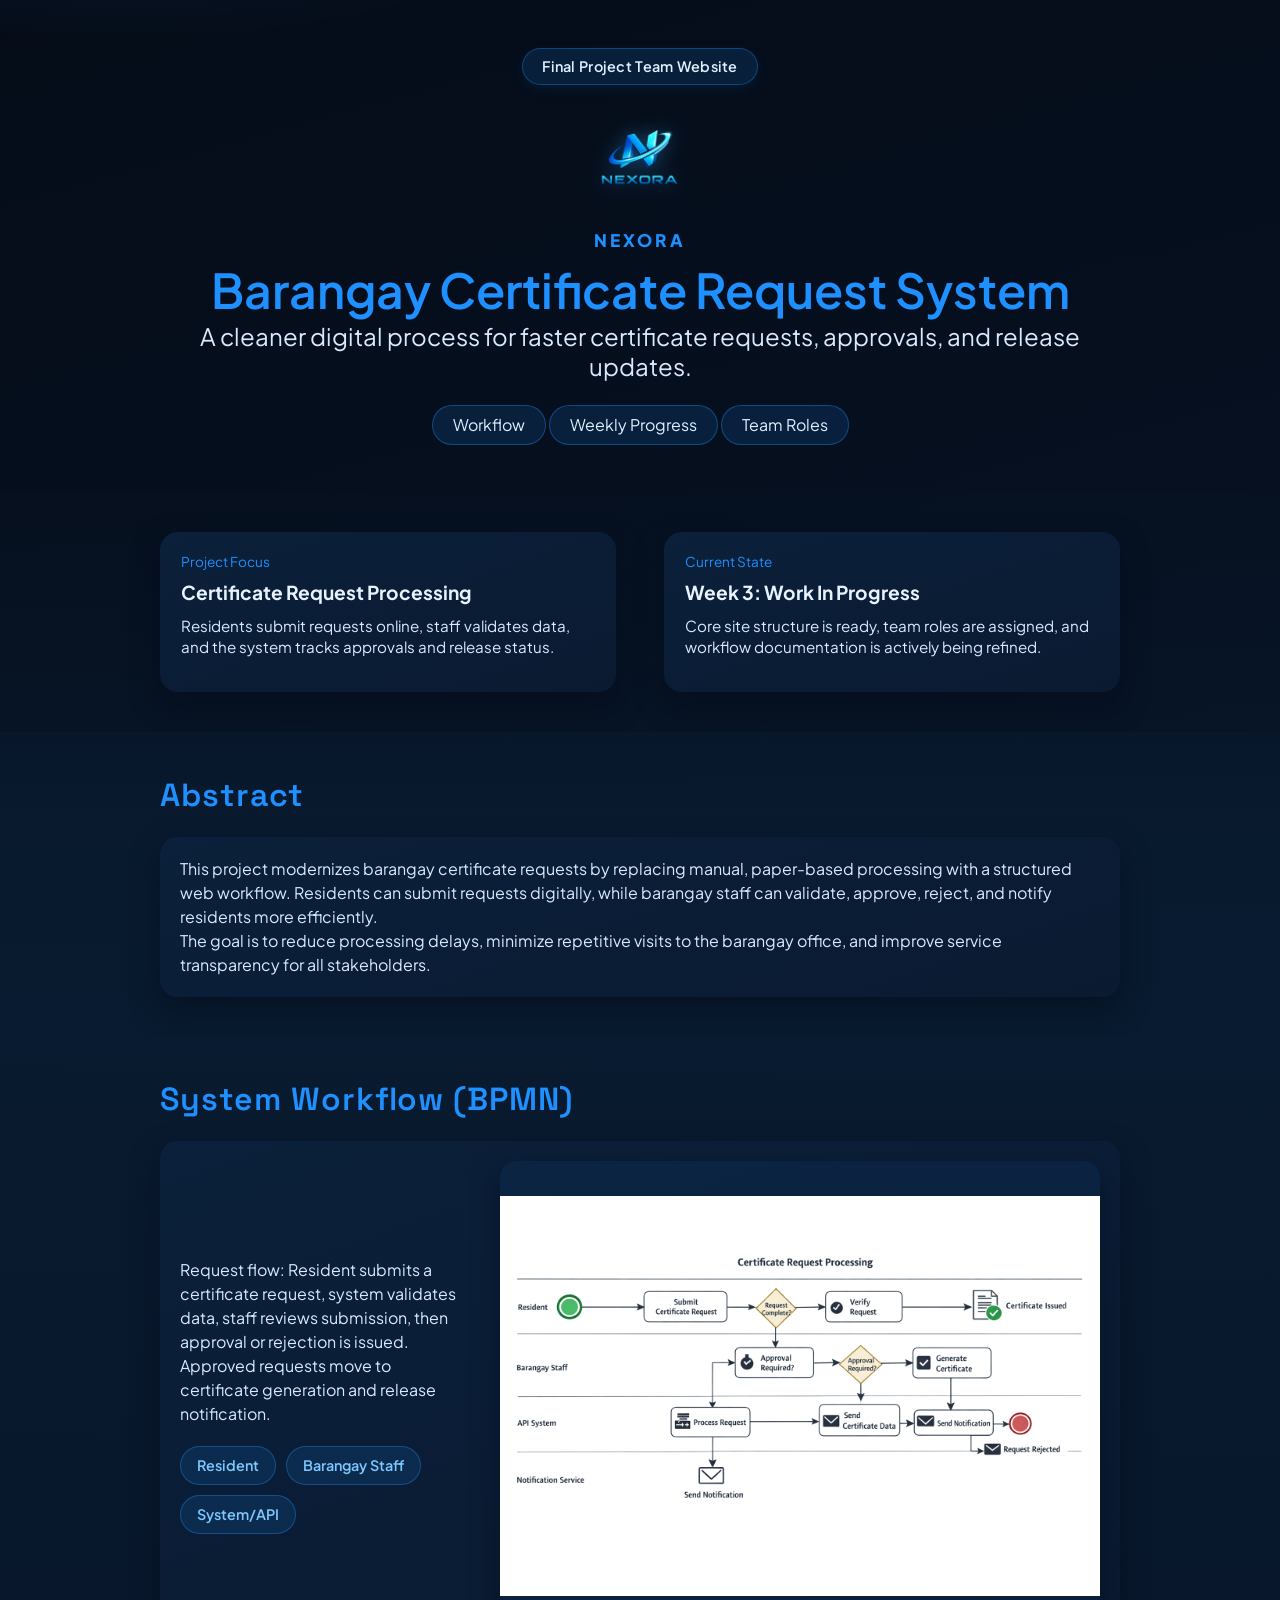
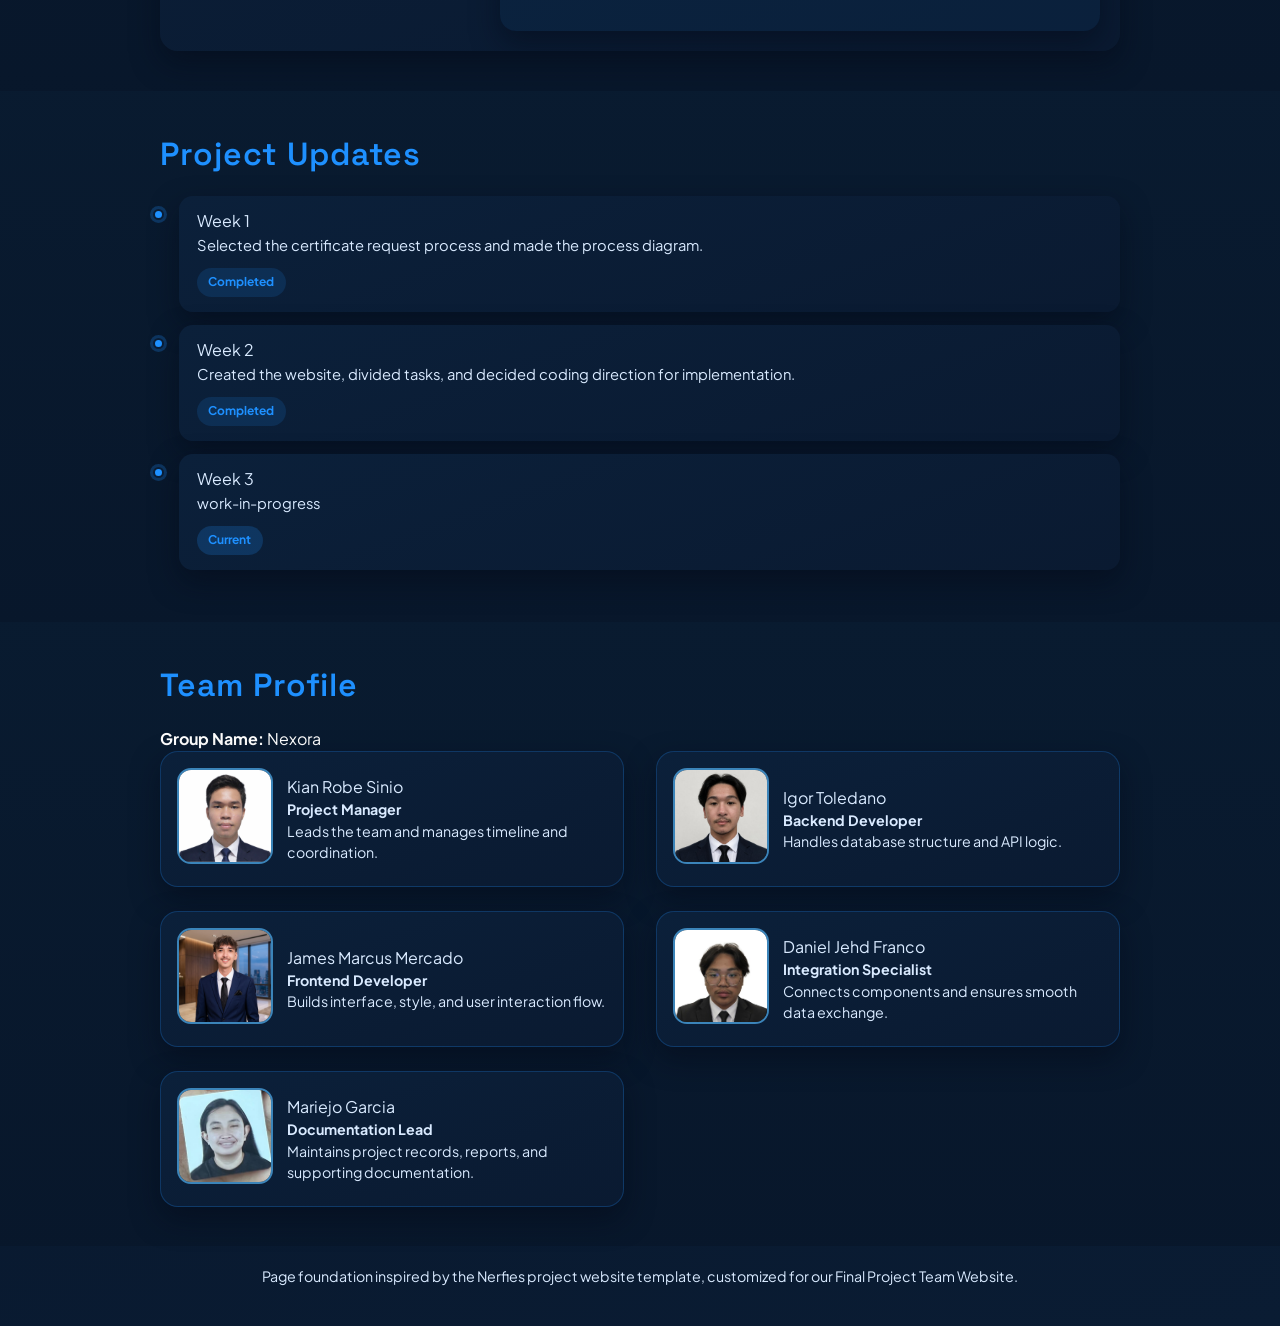
==== index.html @ 3c7a5c41 "picture pic" ====
<!DOCTYPE html>
<html>
<head>
  <meta charset="utf-8">
  <meta name="viewport" content="width=device-width, initial-scale=1">
  <title>Barangay Certificate Request System</title>

  <link rel="preconnect" href="https://fonts.googleapis.com">
  <link rel="preconnect" href="https://fonts.gstatic.com" crossorigin>
  <link href="https://fonts.googleapis.com/css2?family=Space+Grotesk:wght@400;500;700&family=Plus+Jakarta+Sans:wght@400;600;700;800&display=swap" rel="stylesheet">
  <link rel="stylesheet" href="static/css/bulma.min.css">
  <link rel="stylesheet" href="static/css/fontawesome.all.min.css">
  <link rel="stylesheet" href="static/css/index.css">
  <style>
    /* Eye-friendly dark theme using #1E90FF as accent */
    body {
      color: #d9eaff !important;
      background:
        radial-gradient(900px 420px at 10% -8%, rgba(30, 144, 255, 0.22), transparent 65%),
        radial-gradient(760px 360px at 92% -8%, rgba(30, 144, 255, 0.16), transparent 68%),
        linear-gradient(165deg, #050c18 0%, #07152a 55%, #0a1c33 100%) !important;
    }

    .noise-overlay,
    .bg-grid {
      opacity: 0.18 !important;
      background-image:
        linear-gradient(to right, rgba(30, 144, 255, 0.07) 1px, transparent 1px),
        linear-gradient(to bottom, rgba(30, 144, 255, 0.07) 1px, transparent 1px) !important;
    }

    .publication-title,
    .section-title,
    .brand-name,
    .panel-kicker,
    .member-role,
    .label-chip {
      color: #1E90FF !important;
    }

    .publication-subtitle,
    .group-label,
    .update-card h3,
    .update-card p,
    .member-card h3,
    .member-card p,
    .content-card p,
    .footer-note p,
    .author-block a {
      color: #d9eaff !important;
    }

    .label-chip,
    .action-btn,
    .actor-chips span,
    .state-pill,
    .publication-links .button {
      color: #dff0ff !important;
      border-color: rgba(30, 144, 255, 0.36) !important;
      background: rgba(30, 144, 255, 0.14) !important;
    }

    .label-chip {
      display: inline-flex !important;
      align-items: center;
      justify-content: center;
      width: auto !important;
      max-width: fit-content;
      padding: 0.45rem 1.2rem !important;
      border: 1px solid rgba(30, 144, 255, 0.35) !important;
      border-radius: 999px !important;
      font-size: 0.9rem;
      font-weight: 600;
      letter-spacing: 0.02em;
      line-height: 1.4;
      box-shadow: 0 4px 12px rgba(30, 144, 255, 0.1);
      margin: 0 auto 0.8rem !important;
    }

    .hero-shell,
    .content-card,
    .panel-card,
    .member-card,
    .update-card,
    .diagram-box,
    .box {
      border-color: rgba(30, 144, 255, 0.24) !important;
      background: linear-gradient(160deg, #0b203a, #0a1a31) !important;
      box-shadow: 0 12px 28px rgba(3, 10, 24, 0.5) !important;
      border-radius: 18px !important;
      overflow: hidden !important;
      background-clip: padding-box;
    }

    .panel-card {
      padding: 1.2rem 1.3rem !important;
      min-height: 160px;
      display: flex;
      flex-direction: column;
      justify-content: flex-start;
    }

    .panel-card p:first-of-type {
      margin-bottom: 0.5rem;
      font-size: 0.85rem;
      color: #6eb3e0;
    }

    .panel-card h3 {
      margin: 0 0 0.6rem 0 !important;
      font-size: 1.2rem;
      line-height: 1.3;
    }

    .panel-card p:last-child {
      margin: 0;
      font-size: 0.95rem;
      line-height: 1.4;
    }

    .update-card {
      padding: 0.95rem 1.1rem !important;
      border-radius: 14px !important;
    }

    .update-card h3 {
      margin: 0 0 0.35rem 0 !important;
      font-size: 1rem;
      line-height: 1.2;
    }

    .update-card p {
      margin: 0 0 0.45rem 0 !important;
      font-size: 0.92rem;
      line-height: 1.35;
    }

    .state-pill {
      display: inline-block;
      font-size: 0.75rem;
      font-weight: 700;
      padding: 0.35rem 0.72rem;
      border-radius: 999px;
      margin-top: 0.3rem;
    }

    .timeline-wrap {
      border-left-color: rgba(30, 144, 255, 0.5) !important;
      max-width: 100%;
      padding-left: 1.2rem;
    }

    .update-row {
      position: relative;
      margin-bottom: 0.8rem;
      padding-left: 0;
    }

    .dot {
      position: absolute;
      left: -1.65rem;
      top: 0.8rem;
      width: 11px;
      height: 11px;
      border-radius: 50%;
      border: 2px solid #0a1d35;
    }

    .dot,
    .update-row.active .dot {
      background: #1E90FF !important;
      border-color: #0a1d35 !important;
      box-shadow: 0 0 0 3px rgba(30, 144, 255, 0.24) !important;
    }

    .group-label,
    .group-label strong {
      color: #ffffff !important;
    }

    html {
      background: #050c18;
    }

    .section,
    .teaser,
    #overview,
    #workflow,
    #updates,
    #team {
      position: relative;
      background: transparent !important;
      background-image: none !important;
    }

    .teaser {
      background:
        linear-gradient(180deg, rgba(7, 21, 38, 0.18) 0%, rgba(7, 21, 38, 0.82) 100%) !important;
    }

    #overview {
      background:
        linear-gradient(180deg, rgba(8, 24, 44, 0.86) 0%, rgba(9, 27, 48, 0.92) 32%, rgba(9, 27, 48, 0.96) 100%) !important;
    }

    #workflow,
    #updates,
    #team {
      background:
        linear-gradient(180deg, rgba(9, 27, 48, 0.96) 0%, rgba(8, 23, 43, 0.96) 100%) !important;
    }

    .panel-card h3 {
      color: #e8f2ff !important;
      font-weight: 700 !important;
    }

    .actor-chips {
      display: flex;
      flex-wrap: wrap;
      gap: 0.6rem;
      margin-top: 1.2rem;
    }

    .actor-chips span {
      display: inline-block;
      padding: 0.5rem 1rem;
      background: rgba(30, 144, 255, 0.12) !important;
      border: 1px solid rgba(30, 144, 255, 0.35) !important;
      border-radius: 20px;
      color: #7ec8ff !important;
      font-size: 0.9rem;
      font-weight: 600;
      white-space: nowrap;
    }

    .diagram-box {
      display: flex;
      align-items: center;
      justify-content: center;
      border-radius: 16px !important;
      overflow: hidden !important;
      background: rgba(30, 144, 255, 0.05) !important;
      min-height: 470px;
      width: 100%;
      margin: 0;
    }

    .bpmn-image {
      max-width: 100%;
      max-height: 100%;
      object-fit: contain;
    }

    #workflow .columns {
      align-items: center !important;
    }

    #workflow .column.is-4 {
      display: flex;
      flex-direction: column;
      justify-content: flex-start;
    }

    #workflow .column.is-8 {
      display: flex;
      align-items: center;
      justify-content: center;
    }
  </style>
</head>

<body>
<div class="noise-overlay" aria-hidden="true"></div>

<section class="hero publication-header">
  <div class="hero-body">
    <div class="container is-max-desktop has-text-centered">
      <p class="label-chip">Final Project Team Website</p>
      <figure class="brand-logo-wrap" style="width: 124px; margin: 0.1rem auto 0.3rem;">
        <img src="static/images/nexora.png" alt="Nexora group logo" class="brand-logo" style="width: 100%; height: auto; display: block;">
      </figure>
      <p class="brand-name" style="font-size: 1.08rem; font-weight: 900; letter-spacing: 0.18em;">NEXORA</p>
      <h1 class="title is-1 publication-title">Barangay Certificate Request System</h1>
      <h2 class="subtitle is-4 publication-subtitle">A cleaner digital process for faster certificate requests, approvals, and release updates.</h2>

      <div class="publication-links">
        <a class="button is-normal is-rounded action-btn" href="#workflow">
          <span>Workflow</span>
        </a>
        <a class="button is-normal is-rounded action-btn" href="#updates">
          <span>Weekly Progress</span>
        </a>
        <a class="button is-normal is-rounded action-btn" href="#team">
          <span>Team Roles</span>
        </a>
      </div>
    </div>
  </div>
</section>

<section class="section teaser">
  <div class="container is-max-desktop">
    <div class="columns is-variable is-6 teaser-panels">
      <div class="column">
        <article class="panel-card">
          <p class="panel-kicker">Project Focus</p>
          <h3>Certificate Request Processing</h3>
          <p>
            Residents submit requests online, staff validates data, and the system tracks approvals and release status.
          </p>
        </article>
      </div>
      <div class="column">
        <article class="panel-card">
          <p class="panel-kicker">Current State</p>
          <h3>Week 3: Work In Progress</h3>
          <p>
            Core site structure is ready, team roles are assigned, and workflow documentation is actively being refined.
          </p>
        </article>
      </div>
    </div>
  </div>
</section>

<section class="section" id="overview">
  <div class="container is-max-desktop">
    <h2 class="title is-3 section-title">Abstract</h2>
    <div class="box content-card">
      <p>
        This project modernizes barangay certificate requests by replacing manual, paper-based processing with a structured web workflow.
        Residents can submit requests digitally, while barangay staff can validate, approve, reject, and notify residents more efficiently.
      </p>
      <p>
        The goal is to reduce processing delays, minimize repetitive visits to the barangay office, and improve service transparency for all stakeholders.
      </p>
    </div>
  </div>
</section>

<section class="section" id="workflow">
  <div class="container is-max-desktop">
    <h2 class="title is-3 section-title">System Workflow (BPMN)</h2>
    <div class="box content-card">
      <div class="columns is-variable is-5 is-vcentered">
        <div class="column is-4">
          <p>
            Request flow: Resident submits a certificate request, system validates data, staff reviews submission, then approval or rejection is issued.
            Approved requests move to certificate generation and release notification.
          </p>
          <div class="actor-chips">
            <span>Resident</span>
            <span>Barangay Staff</span>
            <span>System/API</span>
          </div>
        </div>
        <div class="column is-8">
          <figure class="diagram-box">
            <img src="static/images/bpmn.png" alt="Nexora BPMN workflow diagram" class="bpmn-image">
          </figure>
        </div>
      </div>
    </div>
  </div>
</section>

<section class="section" id="updates">
  <div class="container is-max-desktop">
    <h2 class="title is-3 section-title">Project Updates</h2>
    <div class="timeline-wrap">
      <article class="update-row done">
        <div class="dot"></div>
        <div class="update-card">
          <h3>Week 1</h3>
          <p>Selected the certificate request process and made the process diagram.</p>
          <span class="state-pill done">Completed</span>
        </div>
      </article>

      <article class="update-row done">
        <div class="dot"></div>
        <div class="update-card">
          <h3>Week 2</h3>
          <p>Created the website, divided tasks, and decided coding direction for implementation.</p>
          <span class="state-pill done">Completed</span>
        </div>
      </article>

      <article class="update-row active">
        <div class="dot"></div>
        <div class="update-card">
          <h3>Week 3</h3>
          <p>work-in-progress</p>
          <span class="state-pill active">Current</span>
        </div>
      </article>
    </div>
  </div>
</section>

<section class="section" id="team">
  <div class="container is-max-desktop">
    <h2 class="title is-3 section-title">Team Profile</h2>
    <p class="group-label"><strong>Group Name:</strong> Nexora</p>
    <div class="columns is-multiline is-variable is-4">
      <div class="column is-12-mobile is-6-tablet">
        <article class="member-card member-featured">
          <figure class="member-photo-wrap">
            <img src="static/images/member1.png" alt="Member 1 profile photo" class="member-photo">
          </figure>
          <div>
            <h3>Kian Robe Sinio</h3>
            <p class="member-role">Project Manager</p>
            <p>Leads the team and manages timeline and coordination.</p>
          </div>
        </article>
      </div>
      <div class="column is-12-mobile is-6-tablet">
        <article class="member-card member-featured">
          <figure class="member-photo-wrap">
            <img src="static/images/1bcd0225-2c98-46c9-99a8-713fd25d624d.jpg" alt="Igor Toledano profile photo" class="member-photo">
          </figure>
          <div>
            <h3>Igor Toledano</h3>
            <p class="member-role">Backend Developer</p>
            <p>Handles database structure and API logic.</p>
          </div>
        </article>
      </div>
      <div class="column is-12-mobile is-6-tablet">
        <article class="member-card member-featured">
          <figure class="member-photo-wrap">
            <img src="static/images/jameskinuha.png" alt="James Marcus Mercado profile photo" class="member-photo">
          </figure>
          <div>
            <h3>James Marcus Mercado</h3>
            <p class="member-role">Frontend Developer</p>
            <p>Builds interface, style, and user interaction flow.</p>
          </div>
        </article>
      </div>
      <div class="column is-12-mobile is-6-tablet">
        <article class="member-card member-featured">
          <figure class="member-photo-wrap">
            <img src="static/images/jehd.jpg" alt="Daniel Jehd Franco profile photo" class="member-photo">
          </figure>
          <div>
            <h3>Daniel Jehd Franco</h3>
            <p class="member-role">Integration Specialist</p>
            <p>Connects components and ensures smooth data exchange.</p>
          </div>
        </article>
      </div>
      <div class="column is-12-mobile is-6-tablet">
        <article class="member-card member-featured">
          <figure class="member-photo-wrap">
            <img src="static/images/jorge.jpg" alt="Mariejo Garcia profile photo" class="member-photo">
          </figure>
          <div>
            <h3>Mariejo Garcia</h3>
            <p class="member-role">Documentation Lead</p>
            <p>Maintains project records, reports, and supporting documentation.</p>
          </div>
        </article>
      </div>
    </div>
  </div>
</section>

<section class="section footer-note">
  <div class="container is-max-desktop">
    <p>
      Page foundation inspired by the Nerfies project website template, customized for our Final Project Team Website.
    </p>
  </div>
</section>

</body>
</html>
---- static/css/index.css ----
:root {
  --bg-0: #01060e;
  --bg-1: #03152a;
  --panel: #0a213b;
  --line: #316892;
  --text: #e8f8ff;
  --text-soft: #9bbdd7;
  --cyan: #39d8ff;
  --blue: #2a79ff;
}

* {
  box-sizing: border-box;
}

html,
body {
  margin: 0;
  padding: 0;
}

body {
  font-family: "Plus Jakarta Sans", "Segoe UI", sans-serif;
  color: var(--text);
  background:
    radial-gradient(1100px 500px at 9% -10%, rgba(40, 120, 255, 0.3), transparent 62%),
    radial-gradient(860px 420px at 92% 0%, rgba(57, 220, 255, 0.22), transparent 62%),
    linear-gradient(160deg, var(--bg-0) 0%, #010a16 45%, var(--bg-1) 100%);
}

.bg-grid {
  position: fixed;
  inset: 0;
  z-index: -1;
  pointer-events: none;
  opacity: 0.2;
  background-image:
    linear-gradient(to right, rgba(110, 200, 255, 0.08) 1px, transparent 1px),
    linear-gradient(to bottom, rgba(110, 200, 255, 0.08) 1px, transparent 1px);
  background-size: 40px 40px;
}

.site-header {
  position: sticky;
  top: 0;
  z-index: 25;
  backdrop-filter: blur(8px);
  border-bottom: 1px solid rgba(67, 132, 183, 0.35);
  background: linear-gradient(90deg, rgba(1, 9, 18, 0.88), rgba(4, 22, 40, 0.88));
}

.header-row {
  display: flex;
  justify-content: space-between;
  align-items: center;
  gap: 0.9rem;
  padding: 0.68rem 1.2rem;
}

.mini-brand {
  display: inline-flex;
  align-items: center;
  gap: 0.5rem;
  color: #ddf3ff;
  text-decoration: none;
  font-family: "Space Grotesk", "Segoe UI", sans-serif;
  font-size: 0.9rem;
  letter-spacing: 0.12em;
  font-weight: 700;
}

.mini-brand-logo {
  width: 22px;
  height: 22px;
  object-fit: contain;
  filter: drop-shadow(0 0 8px rgba(65, 186, 255, 0.4));
}

.header-nav {
  display: flex;
  flex-wrap: wrap;
  gap: 0.35rem;
}

.header-nav a {
  text-decoration: none;
  color: #c4e8ff;
  font-size: 0.82rem;
  padding: 0.34rem 0.66rem;
  border-radius: 999px;
  border: 1px solid rgba(58, 131, 186, 0.2);
  transition: all 0.18s ease;
}

.header-nav a:hover {
  color: #f2fcff;
  border-color: rgba(79, 171, 232, 0.5);
  background: rgba(34, 117, 180, 0.22);
}

.section {
  padding: 2.45rem 1.5rem;
}

.hero-section {
  padding-top: 3rem;
}

.hero-card {
  border: 1px solid rgba(61, 126, 178, 0.42);
  border-radius: 22px;
  padding: 1.45rem 1.3rem 1.65rem;
  background: linear-gradient(165deg, rgba(9, 30, 54, 0.9), rgba(6, 21, 39, 0.92));
  box-shadow: 0 20px 40px rgba(0, 7, 18, 0.44);
}

.hero-brand {
  margin: 0 0 0.28rem;
  color: #d6f1ff;
  letter-spacing: 0.18em;
  font-weight: 700;
  font-size: 0.74rem;
}

.hero-kicker {
  margin: 0;
  font-size: 0.75rem;
  letter-spacing: 0.1em;
  text-transform: uppercase;
  color: #7fd9ff;
  font-weight: 700;
}

.hero-title {
  margin: 0.5rem 0 0;
  font-family: "Space Grotesk", "Segoe UI", sans-serif;
  font-size: clamp(1.8rem, 4vw, 3rem);
  line-height: 1.05;
  background: linear-gradient(180deg, #f8fdff 16%, #9bd6ff 78%);
  -webkit-background-clip: text;
  background-clip: text;
  color: transparent;
}

.hero-subtitle {
  margin: 0.72rem auto 1.05rem;
  color: var(--text-soft);
  font-size: 0.98rem;
  max-width: 44rem;
}

.hero-actions {
  display: flex;
  justify-content: center;
  flex-wrap: wrap;
  gap: 0.56rem;
}

.hero-actions a {
  text-decoration: none;
  color: #d6f0ff;
  font-weight: 700;
  font-size: 0.84rem;
  padding: 0.44rem 0.82rem;
  border-radius: 999px;
  border: 1px solid #3875a5;
  background: linear-gradient(140deg, rgba(19, 78, 128, 0.52), rgba(20, 58, 98, 0.38));
  transition: transform 0.2s ease, border-color 0.2s ease;
}

/* Current hero logo classes used by index.html */
.brand-logo-wrap {
  width: clamp(40px, 5.2vw, 52px);
  margin: 0.15rem auto 0.35rem;
}

.brand-logo {
  width: 100%;
  height: auto;
  display: block;
  object-fit: contain;
  filter: drop-shadow(0 0 10px rgba(52, 177, 255, 0.38));
}

.brand-name {
  margin: 0 0 0.6rem;
  font-size: 0.95rem;
  font-weight: 800;
  letter-spacing: 0.16em;
  color: #d8f2ff;;
}

.hero-actions a:hover {
  transform: translateY(-1px);
  border-color: #52b7ee;
}

.info-section {
  padding-top: 0.7rem;
}

.info-grid {
  display: grid;
  grid-template-columns: repeat(3, minmax(0, 1fr));
  gap: 0.78rem;
}

.info-card {
  border: 1px solid var(--line);
  border-radius: 14px;
  background: linear-gradient(170deg, rgba(10, 35, 61, 0.92), rgba(6, 24, 44, 0.9));
  padding: 0.95rem;
  box-shadow: 0 14px 28px rgba(0, 8, 20, 0.35);
}

.card-label,
.section-kicker {
  margin: 0;
  font-size: 0.74rem;
  letter-spacing: 0.09em;
  text-transform: uppercase;
  color: #77daff;
  font-weight: 700;
}

.info-card h3 {
  margin: 0.4rem 0 0.45rem;
  font-family: "Space Grotesk", "Segoe UI", sans-serif;
  font-size: 1.02rem;
  color: #e7f7ff;
}

.info-card p {
  margin: 0;
  color: #a3c6de;
  font-size: 0.92rem;
}

.workflow-section {
  padding-top: 2rem;
}

.section-head {
  margin-bottom: 0.95rem;
}

.section-title {
  margin: 0.38rem 0 0;
  font-family: "Space Grotesk", "Segoe UI", sans-serif;
  font-size: clamp(1.2rem, 2.4vw, 1.8rem);
  color: #dff2ff;
  letter-spacing: 0.03em;
}

.overview-card {
  border: 1px solid var(--line);
  border-radius: 18px;
  background: linear-gradient(165deg, rgba(8, 30, 53, 0.92), rgba(5, 21, 39, 0.9));
  box-shadow: 0 14px 30px rgba(0, 7, 17, 0.36);
  padding: 1.2rem;
}

.overview-card p {
  margin: 0.85rem 0 0;
  color: #a6c9e3;
  line-height: 1.65;
}

.workflow-frame {
  margin: 0;
  min-height: 560px;
  border: 1px solid #3c88bc;
  border-radius: 20px;
  overflow: hidden;
  background: radial-gradient(circle at 50% 22%, rgba(39, 123, 196, 0.28), #041126 70%);
  box-shadow: 0 22px 40px rgba(0, 8, 19, 0.42);
}

.workflow-image {
  width: 100%;
  height: 100%;
  object-fit: contain;
  display: block;
  padding: 0.9rem;
}

.lane-tags {
  margin-top: 0.8rem;
  display: flex;
  flex-wrap: wrap;
  gap: 0.55rem;
}

.lane-tags span {
  border: 1px solid #3778a9;
  border-radius: 999px;
  background: rgba(12, 42, 69, 0.86);
  color: #9fddff;
  font-size: 0.8rem;
  font-weight: 700;
  padding: 0.33rem 0.72rem;
}

.updates-section {
  padding-top: 2rem;
}

.member-card {
  border: 1px solid var(--line);
  border-radius: 18px;
  background: linear-gradient(165deg, rgba(8, 30, 53, 0.92), rgba(5, 21, 39, 0.9));
  box-shadow: 0 14px 30px rgba(0, 7, 17, 0.36);
}

.progress-list {
  margin-top: 0;
  display: grid;
  gap: 0.62rem;
}

.progress-item {
  border: 1px solid #2f6f9f;
  border-radius: 12px;
  background: rgba(9, 34, 58, 0.72);
  padding: 0.75rem 0.82rem;
}

.progress-item h3 {
  margin: 0;
  color: #e7f8ff;
  font-size: 0.96rem;
}

.progress-item p {
  margin: 0.34rem 0 0.5rem;
  color: #a0c4de;
  font-size: 0.88rem;
}

.progress-item span {
  display: inline-block;
  font-size: 0.75rem;
  font-weight: 700;
  border-radius: 999px;
  padding: 0.24rem 0.6rem;
}

.progress-item.done span {
  color: #8de0ff;
  background: #0b3b66;
}

.progress-item.active {
  border-color: #4a96cb;
}

.progress-item.active span {
  color: #c9f4ff;
  background: #165985;
}

.team-section {
  padding-top: 2.1rem;
}

.group-label {
  margin: 0.55rem 0 0;
  color: #9cc2dd;
}

.team-grid {
  margin-top: 1rem;
  display: grid;
  grid-template-columns: repeat(4, minmax(0, 1fr));
  gap: 0.82rem;
}

.member-card {
  padding: 1rem;
}

.member-featured {
  grid-column: span 2;
  display: grid;
  grid-template-columns: 96px 1fr;
  align-items: center;
  gap: 0.9rem;
}

.member-photo-wrap {
  margin: 0;
}

.member-photo {
  width: 96px;
  height: 96px;
  object-fit: cover;
  border-radius: 14px;
  border: 2px solid #3b84b9;
}

.member-card h3 {
  margin: 0;
  color: #e9f9ff;
  font-size: 1rem;
}

.member-role {
  margin: 0.32rem 0 0.36rem;
  color: #68dbff;
  font-size: 0.86rem;
  font-weight: 700;
}

.member-card p {
  margin: 0;
  color: #a2c6de;
  font-size: 0.89rem;
}

.footer-note {
  padding-top: 1.25rem;
  padding-bottom: 2.4rem;
}

.footer-note p {
  margin: 0;
  text-align: center;
  color: #7da4c0;
  font-size: 0.89rem;
}

/* Unified blue theme requested by user */
body {
  color: #1E90FF;
  background:
    radial-gradient(1000px 420px at 8% -10%, rgba(30, 144, 255, 0.16), transparent 65%),
    radial-gradient(900px 440px at 92% -12%, rgba(30, 144, 255, 0.12), transparent 67%),
    linear-gradient(165deg, #f3f8ff 0%, #e5f0ff 52%, #d9e9ff 100%);
}

.noise-overlay,
.bg-grid {
  opacity: 0.22;
  background-image:
    linear-gradient(to right, rgba(30, 144, 255, 0.08) 1px, transparent 1px),
    linear-gradient(to bottom, rgba(30, 144, 255, 0.08) 1px, transparent 1px);
}

.publication-title,
.publication-subtitle,
.section-title,
.brand-name,
.label-chip,
.hero-title,
.hero-subtitle,
.group-label,
.member-role,
.panel-kicker,
.card-label,
.section-kicker,
.section-eyebrow,
.status-label,
.info-card h3,
.info-card p,
.update-card h3,
.update-card p,
.member-card h3,
.member-card p,
.overview-card p,
.content-card p,
.footer-note p {
  color: #1E90FF !important;
}

.author-block a,
.header-nav a,
.topbar-links a,
.mini-brand,
.hero-actions a,
.quick-links a,
.publication-links a,
.lane-tags span,
.actor-chips span,
.action-btn,
.label-chip {
  color: #1E90FF !important;
  border-color: rgba(30, 144, 255, 0.28) !important;
  background: rgba(30, 144, 255, 0.08) !important;
}

.hero-shell,
.hero-card,
.content-card,
.panel-card,
.member-card,
.update-card,
.overview-card,
.info-card,
.status-card,
.story-card,
.progress-card,
.progress-item,
.workflow-frame,
.diagram-box {
  border-color: rgba(30, 144, 255, 0.22) !important;
  background: linear-gradient(160deg, #ffffff, #edf4ff) !important;
  box-shadow: 0 12px 28px rgba(30, 144, 255, 0.1) !important;
}

.workflow-image,
.bpmn-image {
  filter: saturate(1.04) contrast(1.03);
}

.state-pill.done,
.progress-item.done span {
  background: rgba(30, 144, 255, 0.14) !important;
  color: #1E90FF !important;
}

.state-pill.active,
.progress-item.active span {
  background: rgba(30, 144, 255, 0.2) !important;
  color: #1E90FF !important;
}

.timeline-wrap {
  border-left-color: rgba(30, 144, 255, 0.42) !important;
}

.dot,
.update-row.active .dot {
  background: #1E90FF !important;
  box-shadow: 0 0 0 3px rgba(30, 144, 255, 0.22) !important;
  border-color: #ffffff !important;
}

@media (max-width: 1024px) {
  .info-grid {
    grid-template-columns: repeat(2, minmax(0, 1fr));
  }

  .team-grid {
    grid-template-columns: repeat(2, minmax(0, 1fr));
  }

  .member-featured {
    grid-column: span 2;
  }

  .workflow-frame {
    min-height: 460px;
  }
}

@media (max-width: 768px) {
  .header-row {
    justify-content: center;
    flex-wrap: wrap;
  }

  .mini-brand-logo {
    width: 20px;
    height: 20px;
  }

  .section {
    padding: 2.1rem 1rem;
  }

  .info-grid,
  .team-grid {
    grid-template-columns: 1fr;
  }

  .member-featured {
    grid-column: auto;
    grid-template-columns: 1fr;
    text-align: center;
  }

  .member-photo {
    margin: 0 auto;
  }

  .workflow-frame {
    min-height: 300px;
  }
}
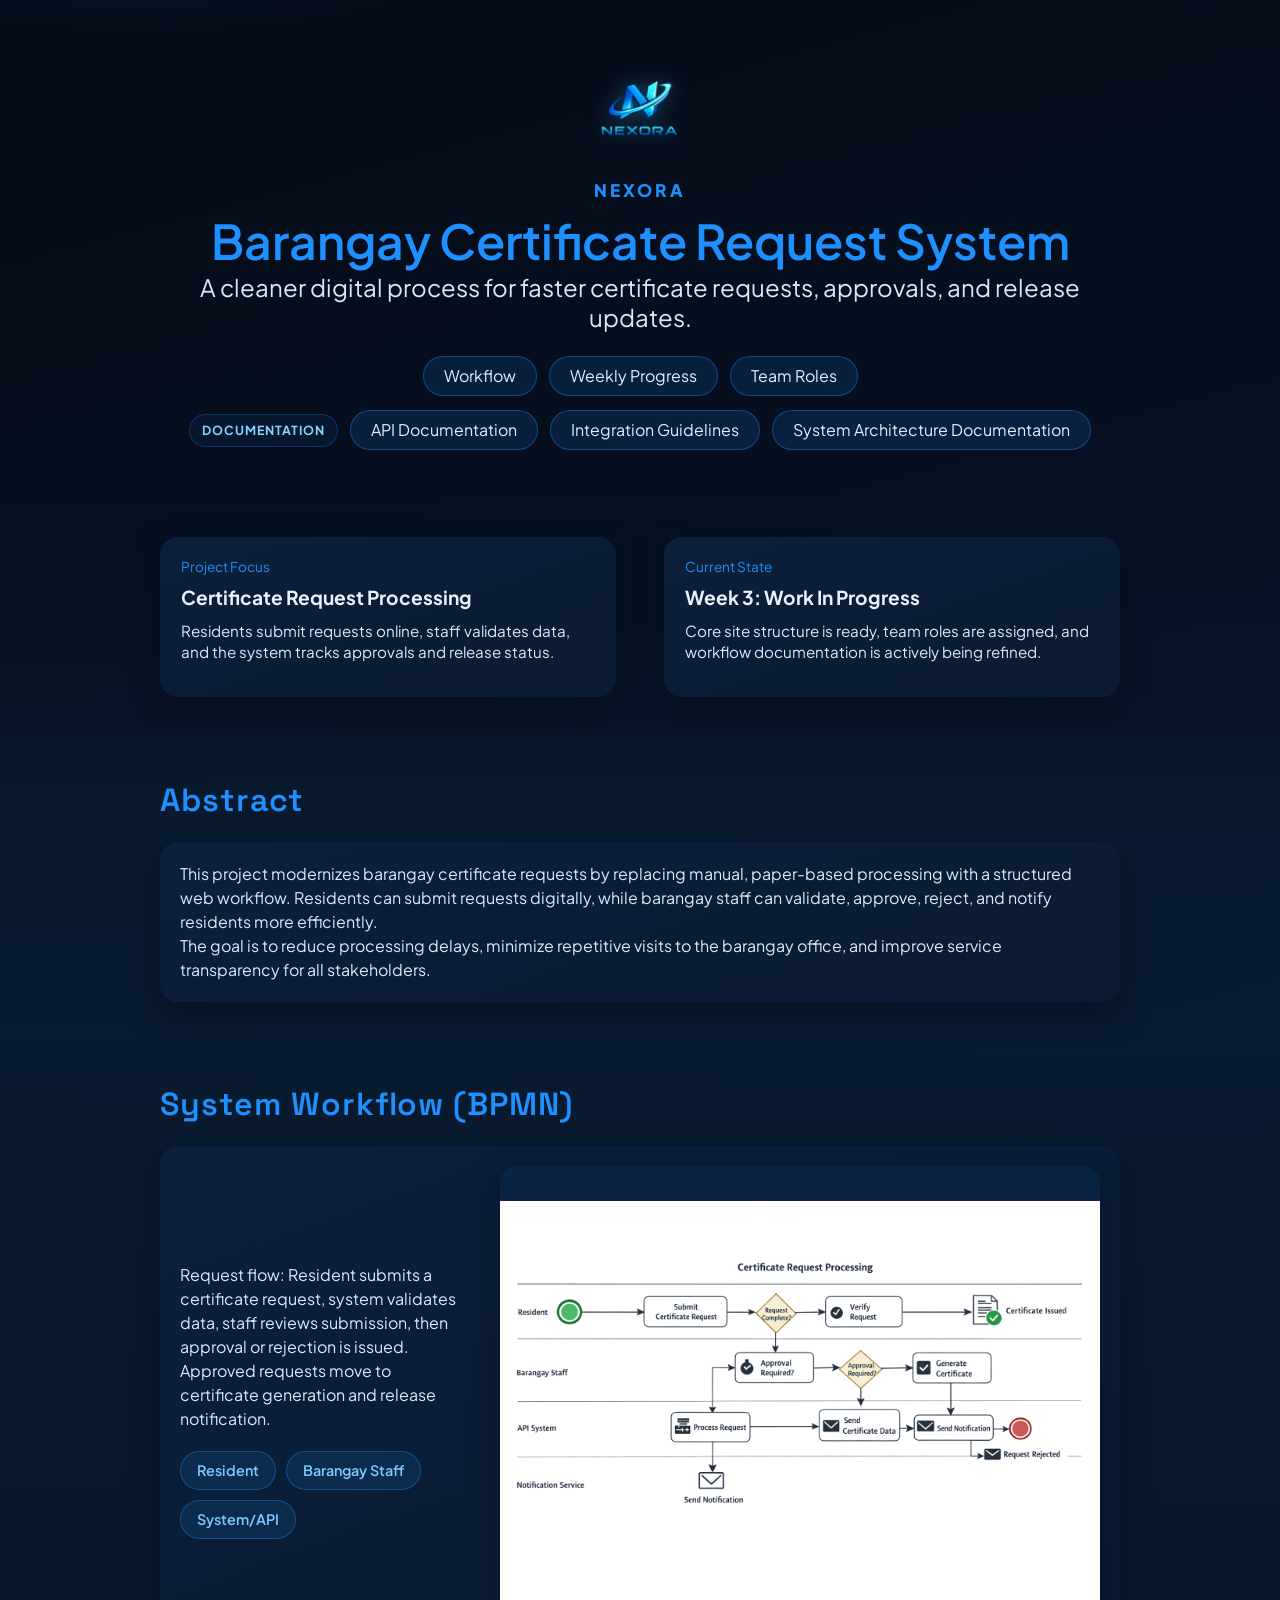
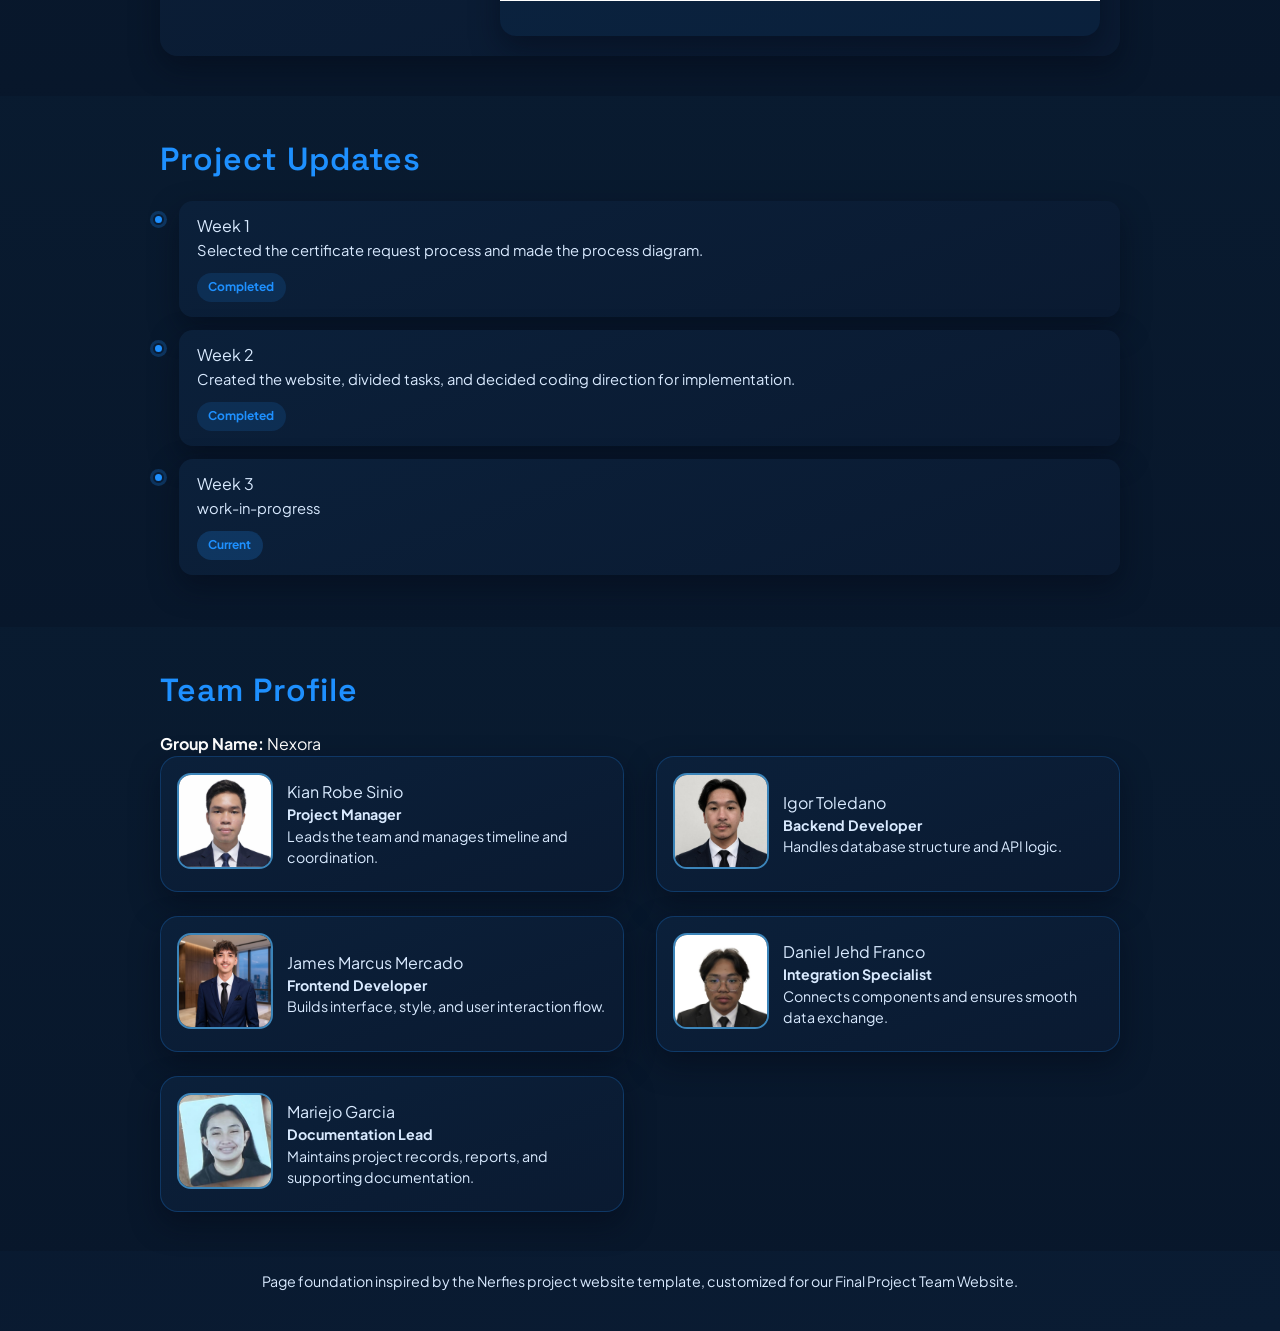
==== commit e4a5b311: "new pages yung talo api doc inte guidelines system archi docu" ====
--- a/index.html
+++ b/index.html
@@ -77,6 +77,37 @@
       margin: 0 auto 0.8rem !important;
     }
 
+    .publication-links {
+      display: flex;
+      flex-direction: column;
+      align-items: center;
+      gap: 0.9rem;
+      margin-top: 1.5rem;
+    }
+
+    .publication-links-group {
+      display: flex;
+      flex-wrap: wrap;
+      gap: 0.75rem;
+      justify-content: center;
+      align-items: center;
+    }
+
+    .publication-links-label {
+      display: inline-flex;
+      align-items: center;
+      justify-content: center;
+      padding: 0.4rem 0.75rem;
+      color: #8bd3ff;
+      font-size: 0.78rem;
+      font-weight: 700;
+      letter-spacing: 0.08em;
+      text-transform: uppercase;
+      border-radius: 999px;
+      border: 1px solid rgba(30, 144, 255, 0.26);
+      background: rgba(30, 144, 255, 0.08);
+    }
+
     .hero-shell,
     .content-card,
     .panel-card,
@@ -276,7 +307,6 @@
 <section class="hero publication-header">
   <div class="hero-body">
     <div class="container is-max-desktop has-text-centered">
-      <p class="label-chip">Final Project Team Website</p>
       <figure class="brand-logo-wrap" style="width: 124px; margin: 0.1rem auto 0.3rem;">
         <img src="static/images/nexora.png" alt="Nexora group logo" class="brand-logo" style="width: 100%; height: auto; display: block;">
       </figure>
@@ -285,15 +315,29 @@
       <h2 class="subtitle is-4 publication-subtitle">A cleaner digital process for faster certificate requests, approvals, and release updates.</h2>
 
       <div class="publication-links">
-        <a class="button is-normal is-rounded action-btn" href="#workflow">
-          <span>Workflow</span>
-        </a>
-        <a class="button is-normal is-rounded action-btn" href="#updates">
-          <span>Weekly Progress</span>
-        </a>
-        <a class="button is-normal is-rounded action-btn" href="#team">
-          <span>Team Roles</span>
-        </a>
+        <div class="publication-links-group">
+          <a class="button is-normal is-rounded action-btn" href="#workflow">
+            <span>Workflow</span>
+          </a>
+          <a class="button is-normal is-rounded action-btn" href="#updates">
+            <span>Weekly Progress</span>
+          </a>
+          <a class="button is-normal is-rounded action-btn" href="#team">
+            <span>Team Roles</span>
+          </a>
+        </div>
+        <div class="publication-links-group secondary-links">
+          <span class="publication-links-label">Documentation</span>
+          <a class="button is-normal is-rounded action-btn" href="api-documentation.html">
+            <span>API Documentation</span>
+          </a>
+          <a class="button is-normal is-rounded action-btn" href="integration-guidelines.html">
+            <span>Integration Guidelines</span>
+          </a>
+          <a class="button is-normal is-rounded action-btn" href="system-architecture-documentation.html">
+            <span>System Architecture Documentation</span>
+          </a>
+        </div>
       </div>
     </div>
   </div>
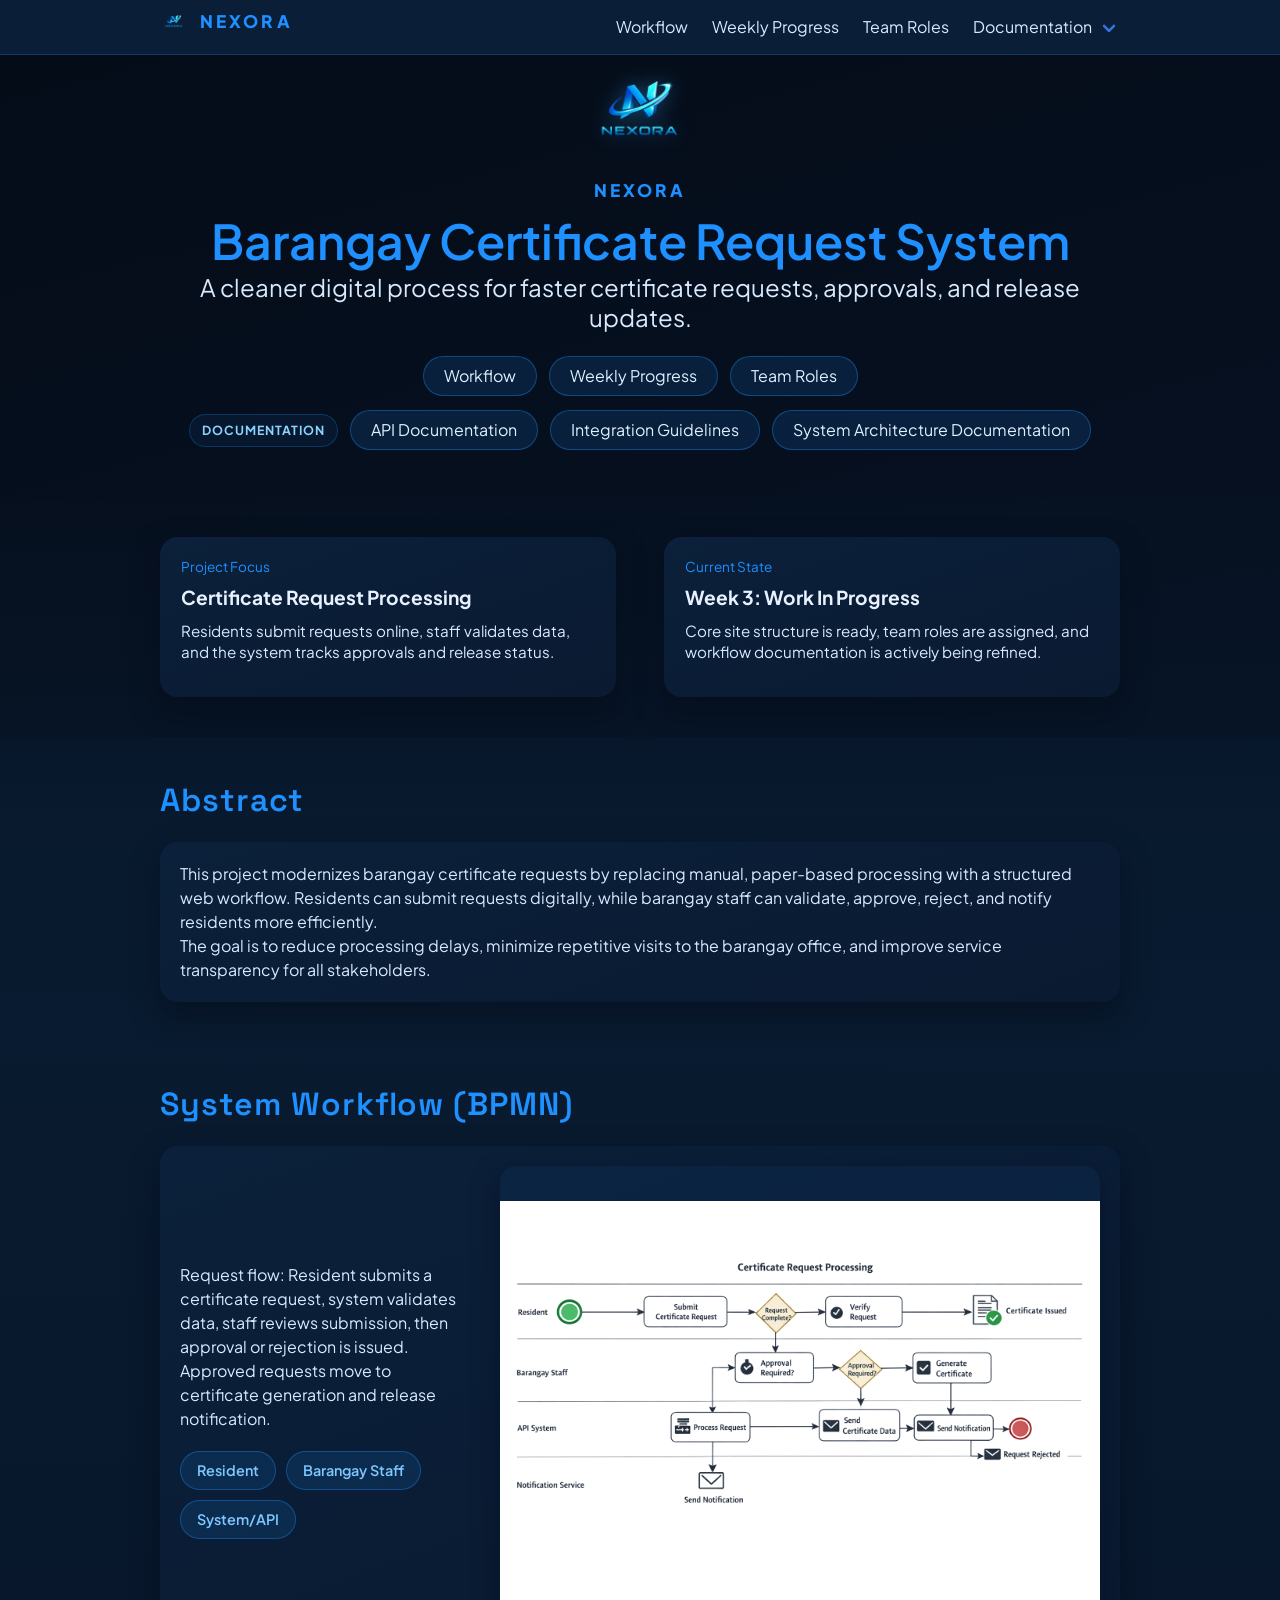
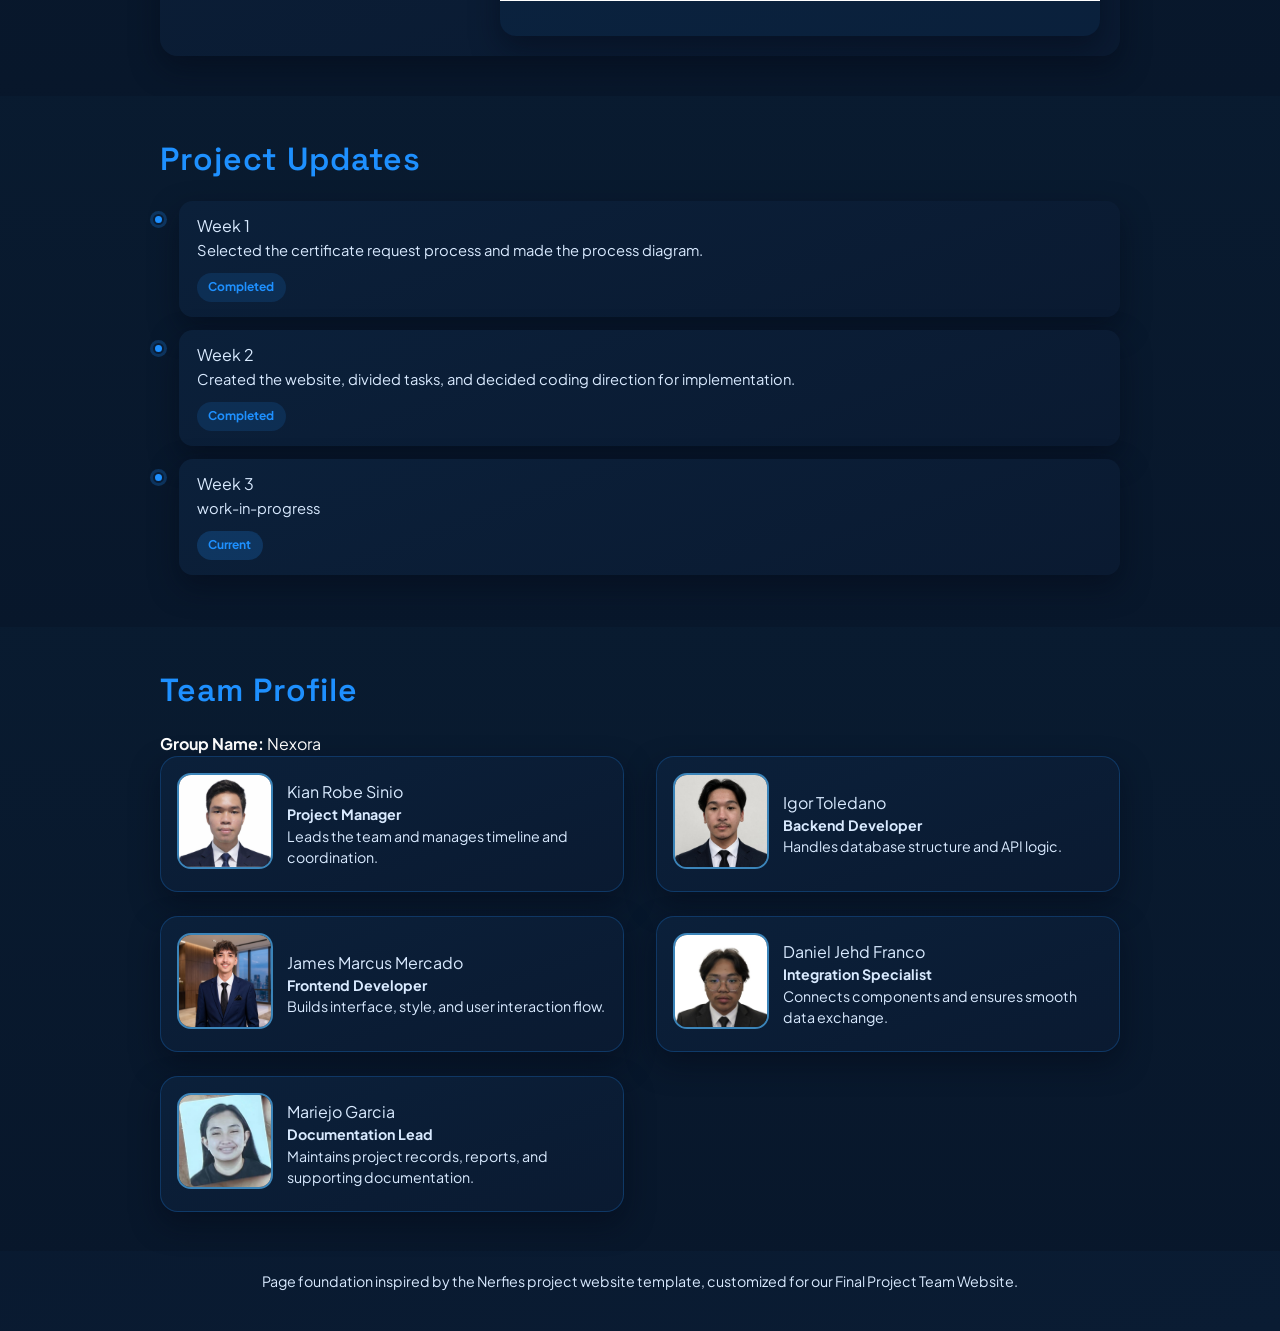
==== commit 25acb52a: "navbar" ====
--- a/index.html
+++ b/index.html
@@ -302,6 +302,7 @@
 </head>
 
 <body>
+  <div id="navbar-placeholder"></div>
 <div class="noise-overlay" aria-hidden="true"></div>
 
 <section class="hero publication-header">
@@ -519,6 +520,32 @@
     </p>
   </div>
 </section>
-
+<script>
+    // Fetch the navigation bar and insert it into the placeholder
+    fetch('nav.html')
+      .then(response => response.text())
+      .then(data => {
+        document.getElementById('navbar-placeholder').innerHTML = data;
+        
+        // Initialize the burger menu AFTER the nav bar has loaded
+        const $navbarBurgers = Array.prototype.slice.call(document.querySelectorAll('.navbar-burger'), 0);
+        $navbarBurgers.forEach( el => {
+          el.addEventListener('click', () => {
+            const target = el.dataset.target;
+            const $target = document.getElementById(target);
+            el.classList.toggle('is-active');
+            $target.classList.toggle('is-active');
+            
+            if ($target.classList.contains('is-active')) {
+              $target.style.background = '#0a1c33';
+            } else {
+              $target.style.background = 'transparent';
+            }
+          });
+        });
+      })
+      .catch(error => console.error('Error loading navigation:', error));
+  </script>
+</body>
 </body>
 </html>
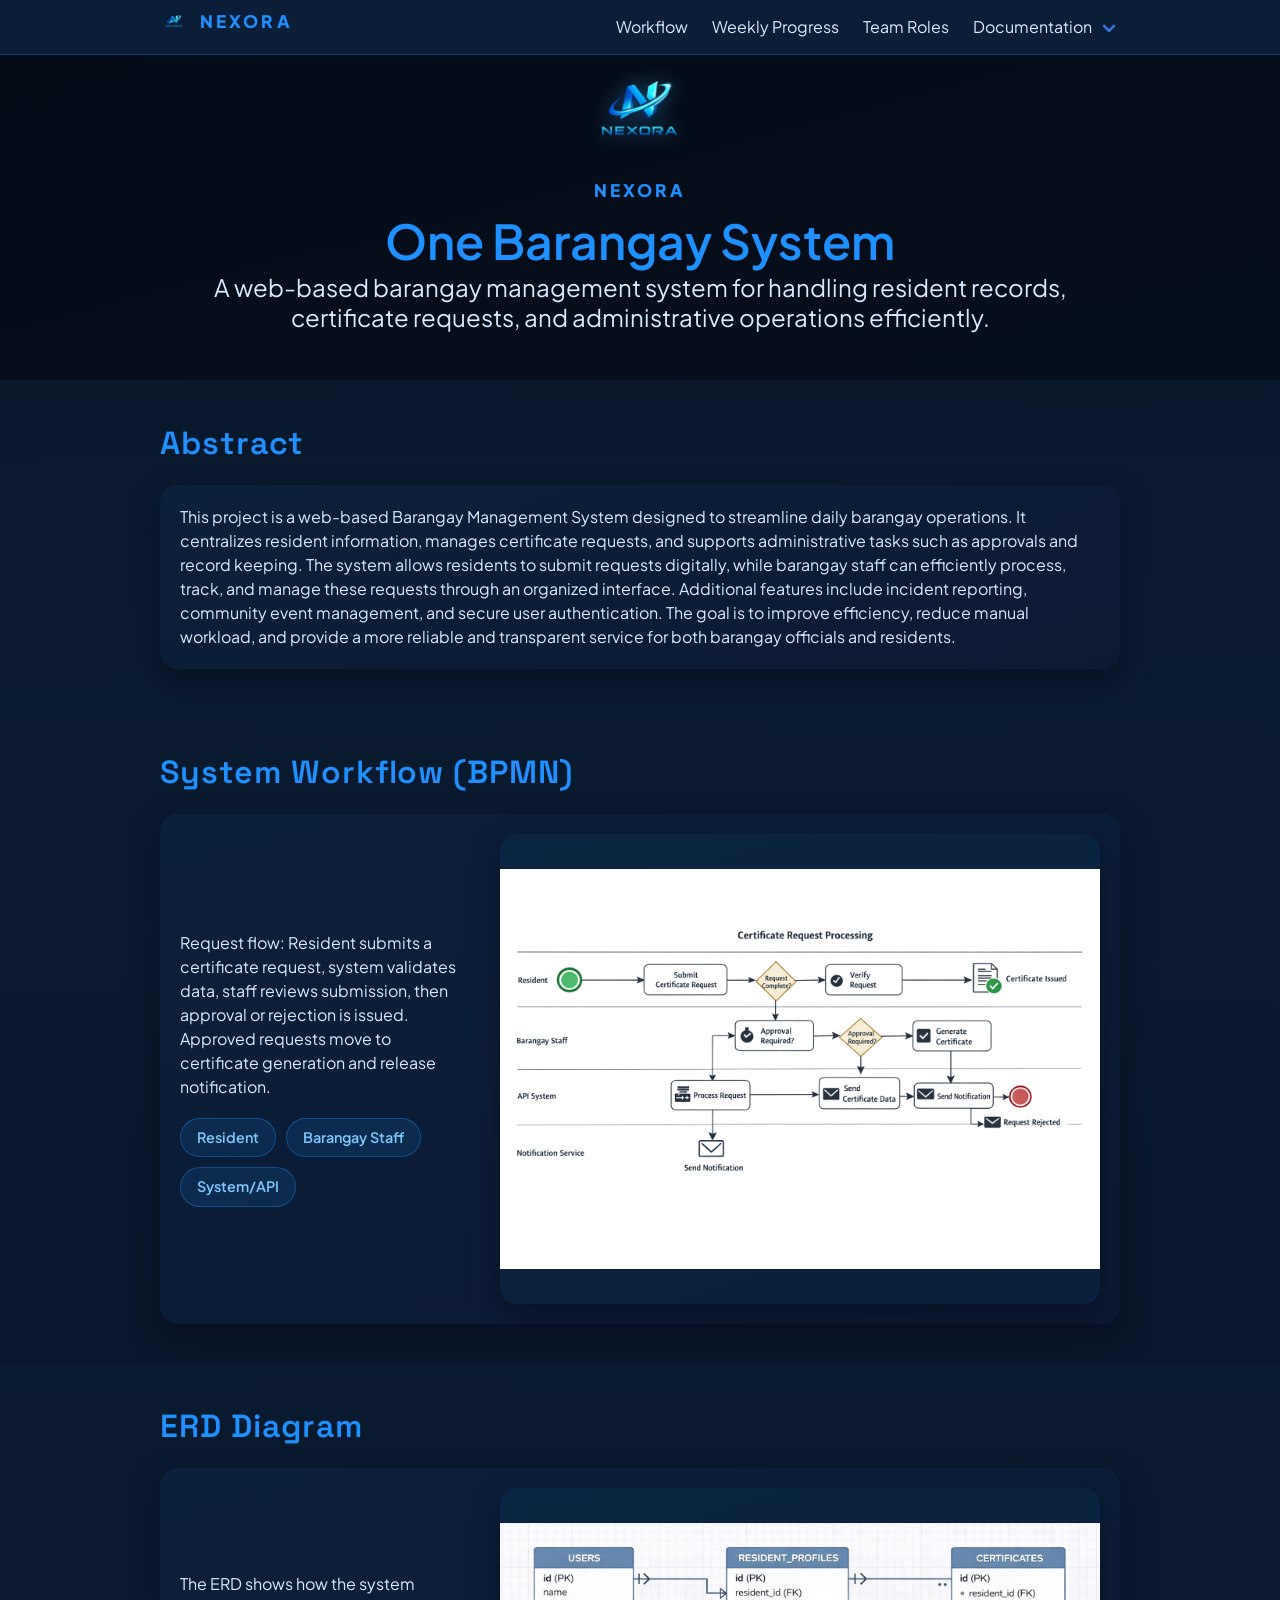
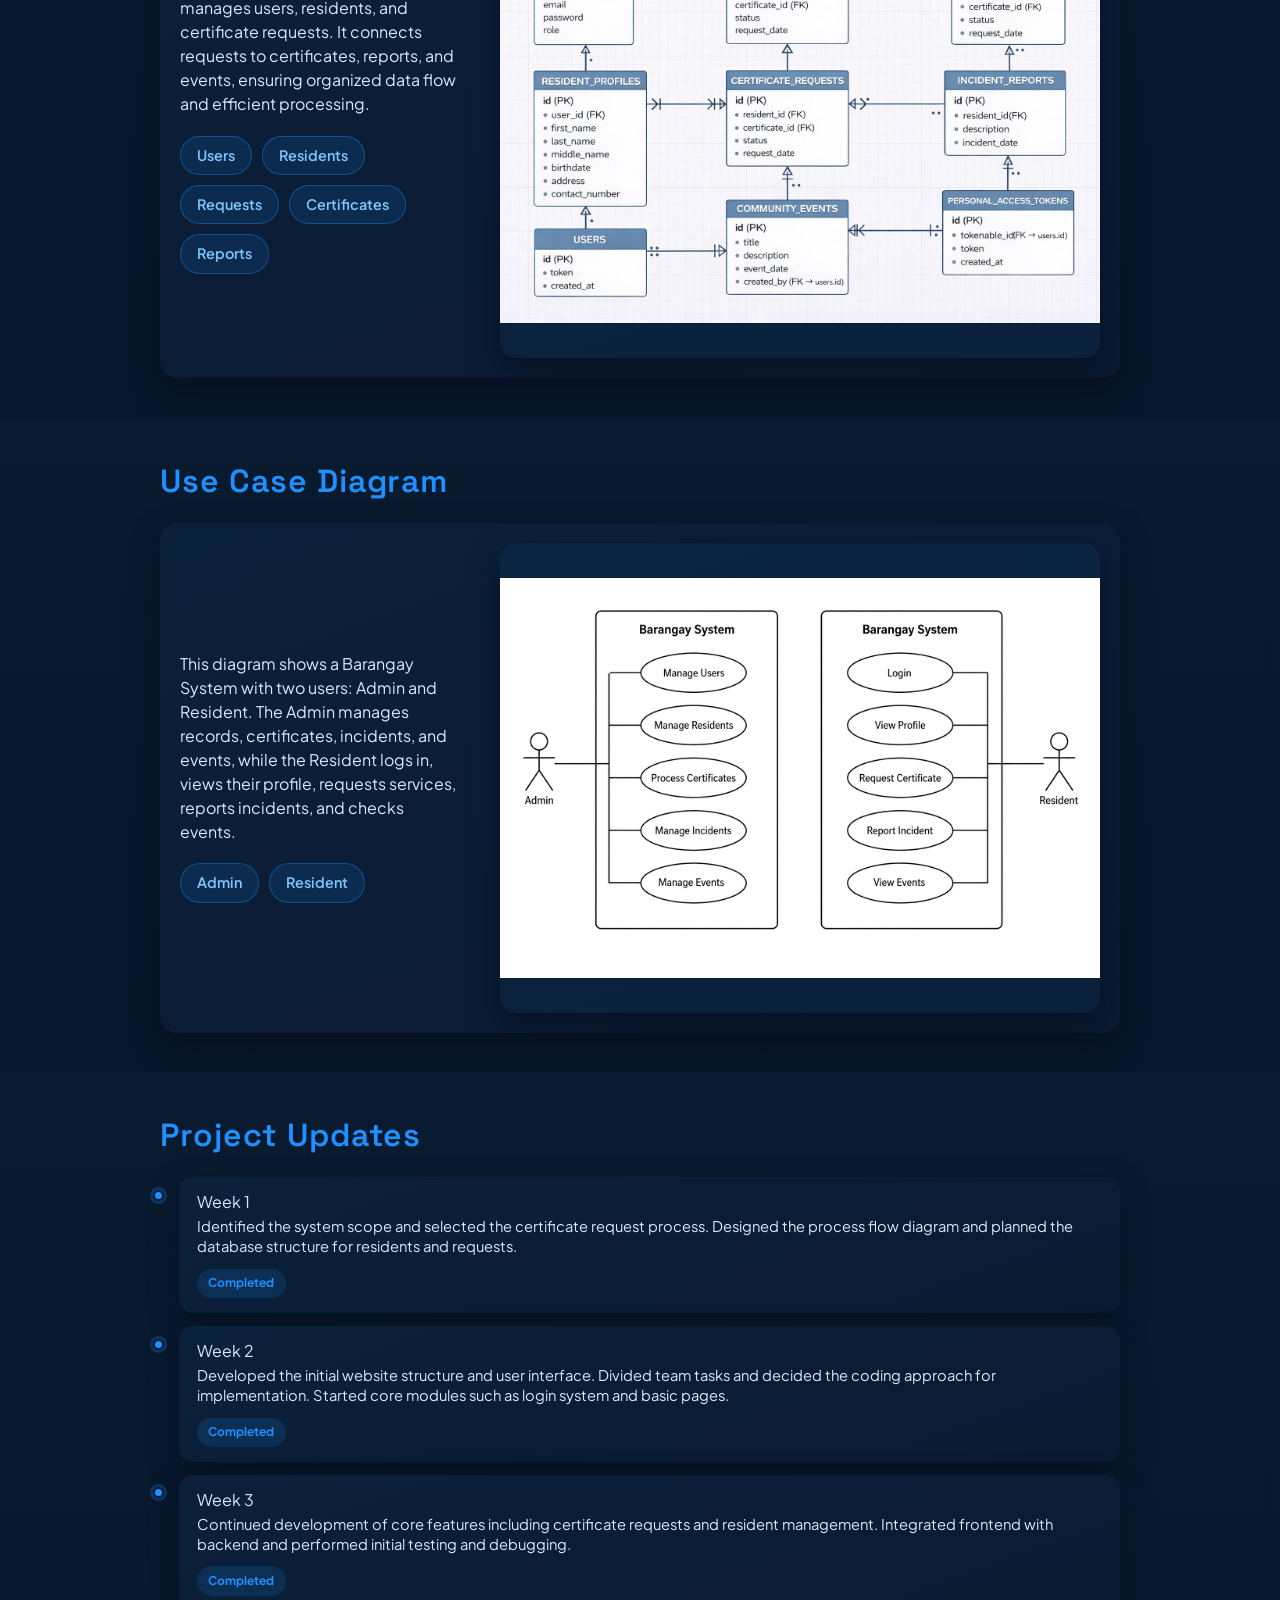
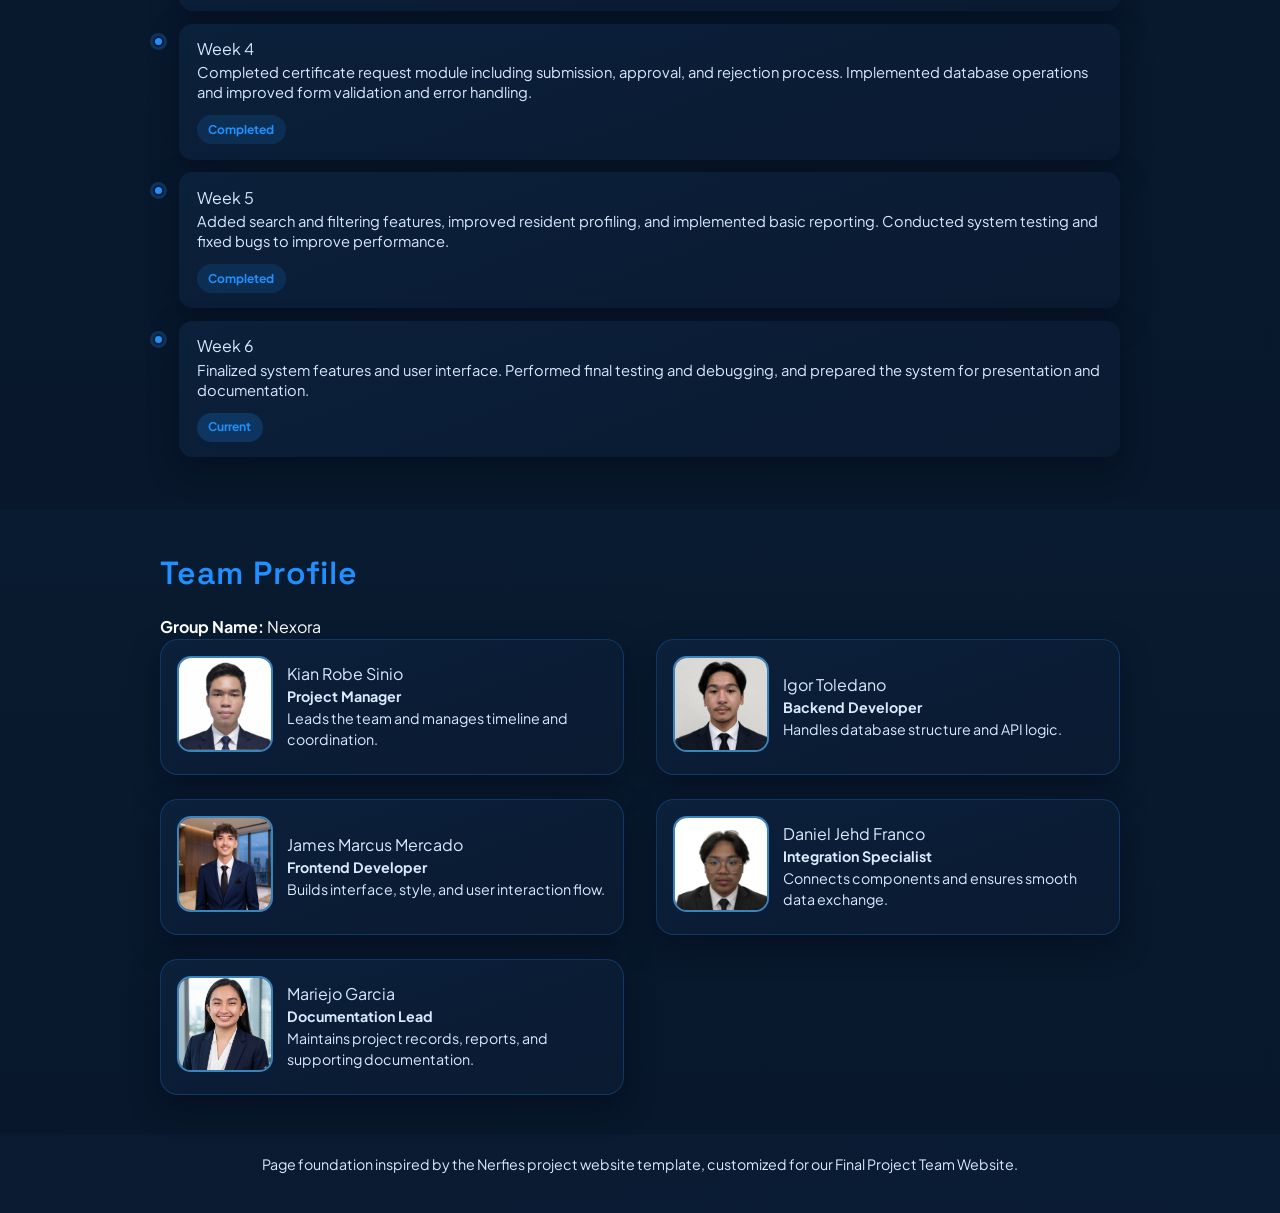
==== commit 1789fa4e: "docu" ====
--- a/index.html
+++ b/index.html
@@ -3,7 +3,7 @@
 <head>
   <meta charset="utf-8">
   <meta name="viewport" content="width=device-width, initial-scale=1">
-  <title>Barangay Certificate Request System</title>
+  <title>One Barangay System</title>
 
   <link rel="preconnect" href="https://fonts.googleapis.com">
   <link rel="preconnect" href="https://fonts.gstatic.com" crossorigin>
@@ -312,74 +312,30 @@
         <img src="static/images/nexora.png" alt="Nexora group logo" class="brand-logo" style="width: 100%; height: auto; display: block;">
       </figure>
       <p class="brand-name" style="font-size: 1.08rem; font-weight: 900; letter-spacing: 0.18em;">NEXORA</p>
-      <h1 class="title is-1 publication-title">Barangay Certificate Request System</h1>
-      <h2 class="subtitle is-4 publication-subtitle">A cleaner digital process for faster certificate requests, approvals, and release updates.</h2>
-
-      <div class="publication-links">
-        <div class="publication-links-group">
-          <a class="button is-normal is-rounded action-btn" href="#workflow">
-            <span>Workflow</span>
-          </a>
-          <a class="button is-normal is-rounded action-btn" href="#updates">
-            <span>Weekly Progress</span>
-          </a>
-          <a class="button is-normal is-rounded action-btn" href="#team">
-            <span>Team Roles</span>
-          </a>
-        </div>
-        <div class="publication-links-group secondary-links">
-          <span class="publication-links-label">Documentation</span>
-          <a class="button is-normal is-rounded action-btn" href="api-documentation.html">
-            <span>API Documentation</span>
-          </a>
-          <a class="button is-normal is-rounded action-btn" href="integration-guidelines.html">
-            <span>Integration Guidelines</span>
-          </a>
-          <a class="button is-normal is-rounded action-btn" href="system-architecture-documentation.html">
-            <span>System Architecture Documentation</span>
-          </a>
-        </div>
-      </div>
-    </div>
-  </div>
-</section>
-
-<section class="section teaser">
-  <div class="container is-max-desktop">
-    <div class="columns is-variable is-6 teaser-panels">
-      <div class="column">
-        <article class="panel-card">
-          <p class="panel-kicker">Project Focus</p>
-          <h3>Certificate Request Processing</h3>
-          <p>
-            Residents submit requests online, staff validates data, and the system tracks approvals and release status.
-          </p>
-        </article>
-      </div>
-      <div class="column">
-        <article class="panel-card">
-          <p class="panel-kicker">Current State</p>
-          <h3>Week 3: Work In Progress</h3>
-          <p>
-            Core site structure is ready, team roles are assigned, and workflow documentation is actively being refined.
-          </p>
-        </article>
-      </div>
-    </div>
-  </div>
-</section>
+      <h1 class="title is-1 publication-title">One Barangay System</h1>
+      <h2 class="subtitle is-4 publication-subtitle"> A web-based barangay management system for handling resident records, certificate requests, and administrative operations efficiently.
+</h2>
+     </div>
+     </div>
+</section>
+
+
 
 <section class="section" id="overview">
   <div class="container is-max-desktop">
     <h2 class="title is-3 section-title">Abstract</h2>
     <div class="box content-card">
       <p>
-        This project modernizes barangay certificate requests by replacing manual, paper-based processing with a structured web workflow.
-        Residents can submit requests digitally, while barangay staff can validate, approve, reject, and notify residents more efficiently.
-      </p>
-      <p>
-        The goal is to reduce processing delays, minimize repetitive visits to the barangay office, and improve service transparency for all stakeholders.
-      </p>
+              This project is a web-based Barangay Management System designed to streamline daily barangay operations.
+  It centralizes resident information, manages certificate requests, and supports administrative tasks such as approvals and record keeping.
+
+  The system allows residents to submit requests digitally, while barangay staff can efficiently process, track, and manage these requests through an organized interface.
+  Additional features include incident reporting, community event management, and secure user authentication.
+
+  The goal is to improve efficiency, reduce manual workload, and provide a more reliable and transparent service for both barangay officials and residents.
+</p>
+      
+     
     </div>
   </div>
 </section>
@@ -410,15 +366,75 @@
   </div>
 </section>
 
+<section class="section" id="workflow">
+  <div class="container is-max-desktop">
+    <h2 class="title is-3 section-title">ERD Diagram</h2>
+    <div class="box content-card">
+      <div class="columns is-variable is-5 is-vcentered">
+        <div class="column is-4">
+         <p>
+The ERD shows how the system manages users, residents, and certificate requests.
+  It connects requests to certificates, reports, and events, ensuring organized data flow and efficient processing.
+</p>
+
+<div class="actor-chips">
+  <span>Users</span>
+  <span>Residents</span>
+  <span>Requests</span>
+  <span>Certificates</span>
+  <span>Reports</span>
+</div>
+        </div>
+        <div class="column is-8">
+          <figure class="diagram-box">
+            <img src="static/images/erd.png" alt="Nexora ERD diagram" class="bpmn-image">
+          </figure>
+        </div>
+      </div>
+    </div>
+  </div>
+</section>
+
+<section class="section" id="workflow">
+  <div class="container is-max-desktop">
+    <h2 class="title is-3 section-title">Use Case Diagram</h2>
+    <div class="box content-card">
+      <div class="columns is-variable is-5 is-vcentered">
+        <div class="column is-4">
+          <p>
+            This diagram shows a Barangay System with two users: Admin and Resident.
+
+The Admin manages records, certificates, incidents, and events, while the Resident logs in, views their profile, requests services, reports incidents, and checks events.
+          </p>
+          <div class="actor-chips">
+            <span>Admin</span>
+            <span>Resident</span>
+        
+          </div>
+        </div>
+        <div class="column is-8">
+          <figure class="diagram-box">
+            <img src="static/images/usecaseD.png" alt="Nexora Use Case diagram" class="bpmn-image">
+          </figure>
+        </div>
+      </div>
+    </div>
+  </div>
+</section>
+
 <section class="section" id="updates">
   <div class="container is-max-desktop">
     <h2 class="title is-3 section-title">Project Updates</h2>
     <div class="timeline-wrap">
+
       <article class="update-row done">
         <div class="dot"></div>
         <div class="update-card">
           <h3>Week 1</h3>
-          <p>Selected the certificate request process and made the process diagram.</p>
+          <p>
+            Identified the system scope and selected the certificate request process.
+            Designed the process flow diagram and planned the database structure for residents and requests.
+          </p>
           <span class="state-pill done">Completed</span>
         </div>
       </article>
@@ -427,7 +443,47 @@
         <div class="dot"></div>
         <div class="update-card">
           <h3>Week 2</h3>
-          <p>Created the website, divided tasks, and decided coding direction for implementation.</p>
+          <p>
+            Developed the initial website structure and user interface.
+            Divided team tasks and decided the coding approach for implementation.
+            Started core modules such as login system and basic pages.
+          </p>
+          <span class="state-pill done">Completed</span>
+        </div>
+      </article>
+
+      <article class="update-row done">
+        <div class="dot"></div>
+        <div class="update-card">
+          <h3>Week 3</h3>
+          <p>
+            Continued development of core features including certificate requests and resident management.
+            Integrated frontend with backend and performed initial testing and debugging.
+          </p>
+          <span class="state-pill done">Completed</span>
+        </div>
+      </article>
+
+      <article class="update-row done">
+        <div class="dot"></div>
+        <div class="update-card">
+          <h3>Week 4</h3>
+          <p>
+            Completed certificate request module including submission, approval, and rejection process.
+            Implemented database operations and improved form validation and error handling.
+          </p>
+          <span class="state-pill done">Completed</span>
+        </div>
+      </article>
+
+      <article class="update-row done">
+        <div class="dot"></div>
+        <div class="update-card">
+          <h3>Week 5</h3>
+          <p>
+            Added search and filtering features, improved resident profiling, and implemented basic reporting.
+            Conducted system testing and fixed bugs to improve performance.
+          </p>
           <span class="state-pill done">Completed</span>
         </div>
       </article>
@@ -435,11 +491,15 @@
       <article class="update-row active">
         <div class="dot"></div>
         <div class="update-card">
-          <h3>Week 3</h3>
-          <p>work-in-progress</p>
+          <h3>Week 6</h3>
+          <p>
+            Finalized system features and user interface.
+            Performed final testing and debugging, and prepared the system for presentation and documentation.
+          </p>
           <span class="state-pill active">Current</span>
         </div>
       </article>
+
     </div>
   </div>
 </section>
@@ -500,7 +560,7 @@
       <div class="column is-12-mobile is-6-tablet">
         <article class="member-card member-featured">
           <figure class="member-photo-wrap">
-            <img src="static/images/jorge.jpg" alt="Mariejo Garcia profile photo" class="member-photo">
+            <img src="static/images/Mariejo.png" alt="Mariejo Garcia profile photo" class="member-photo">
           </figure>
           <div>
             <h3>Mariejo Garcia</h3>
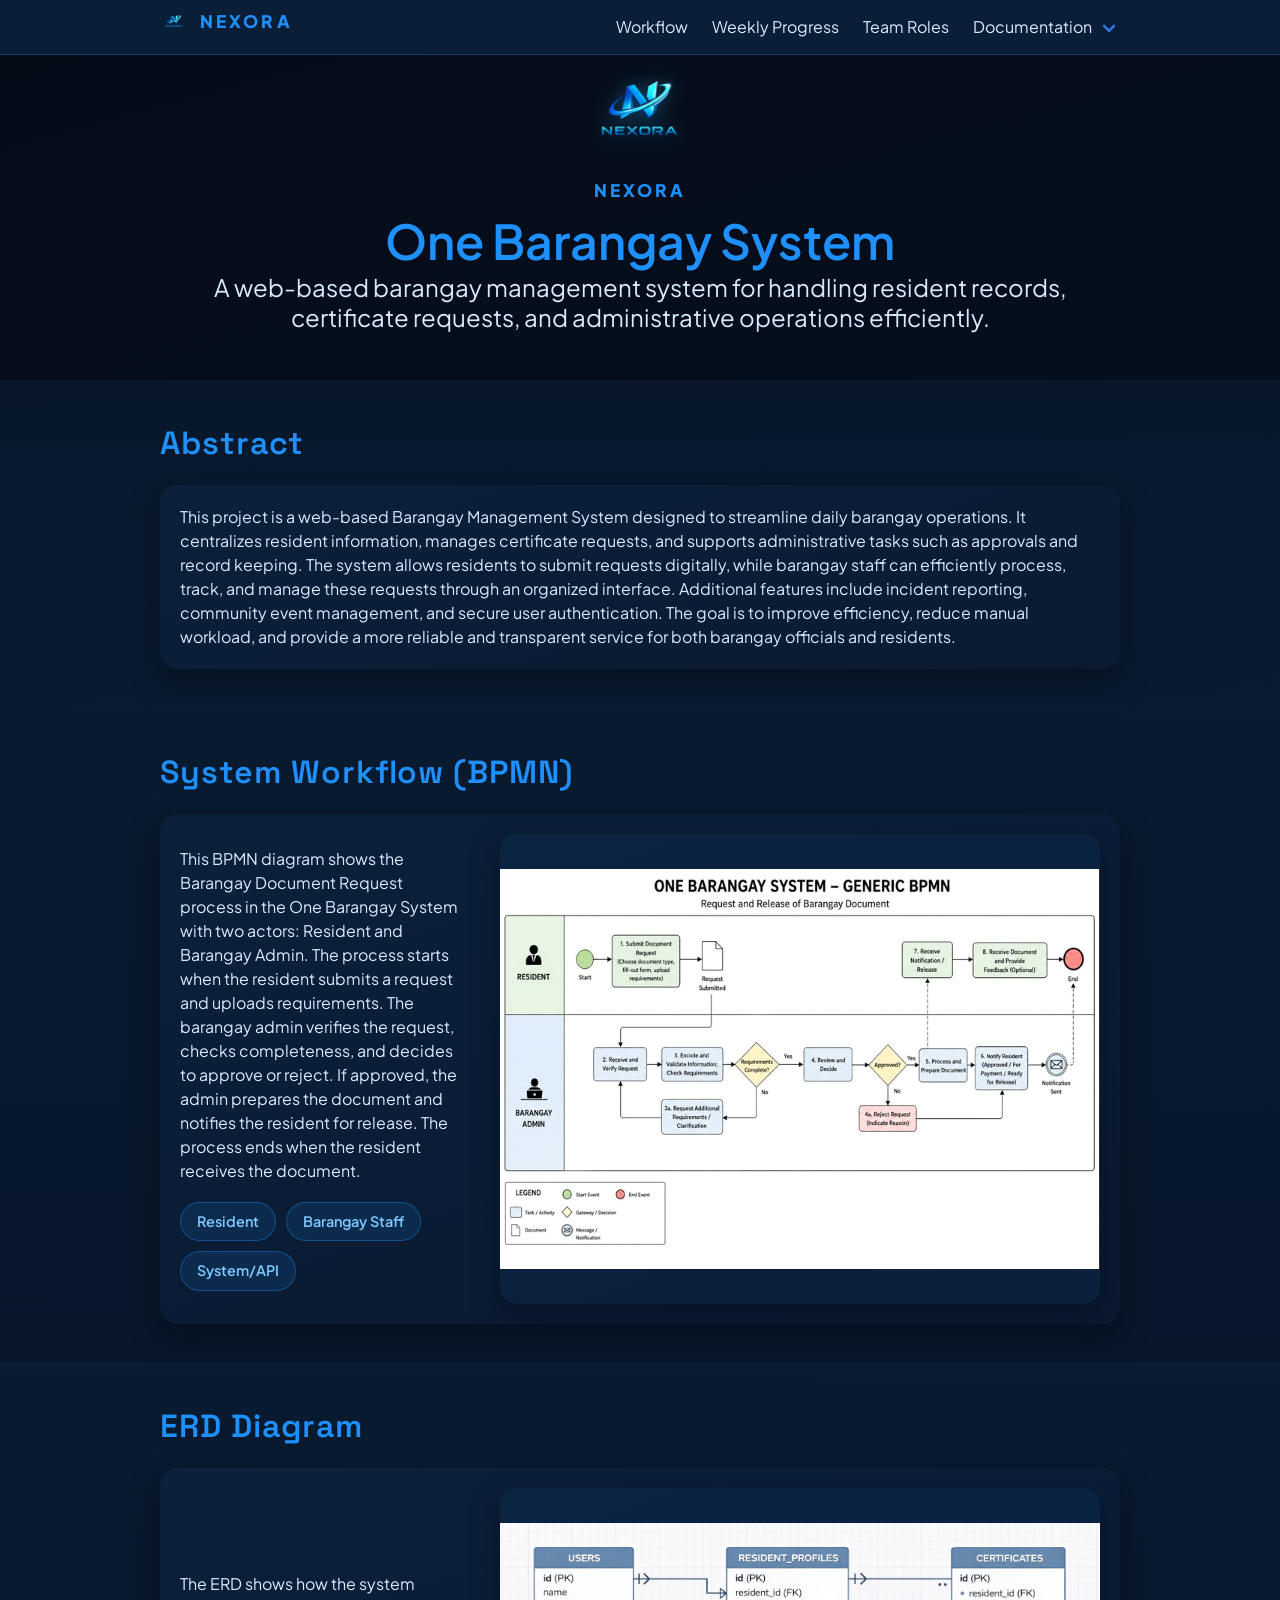
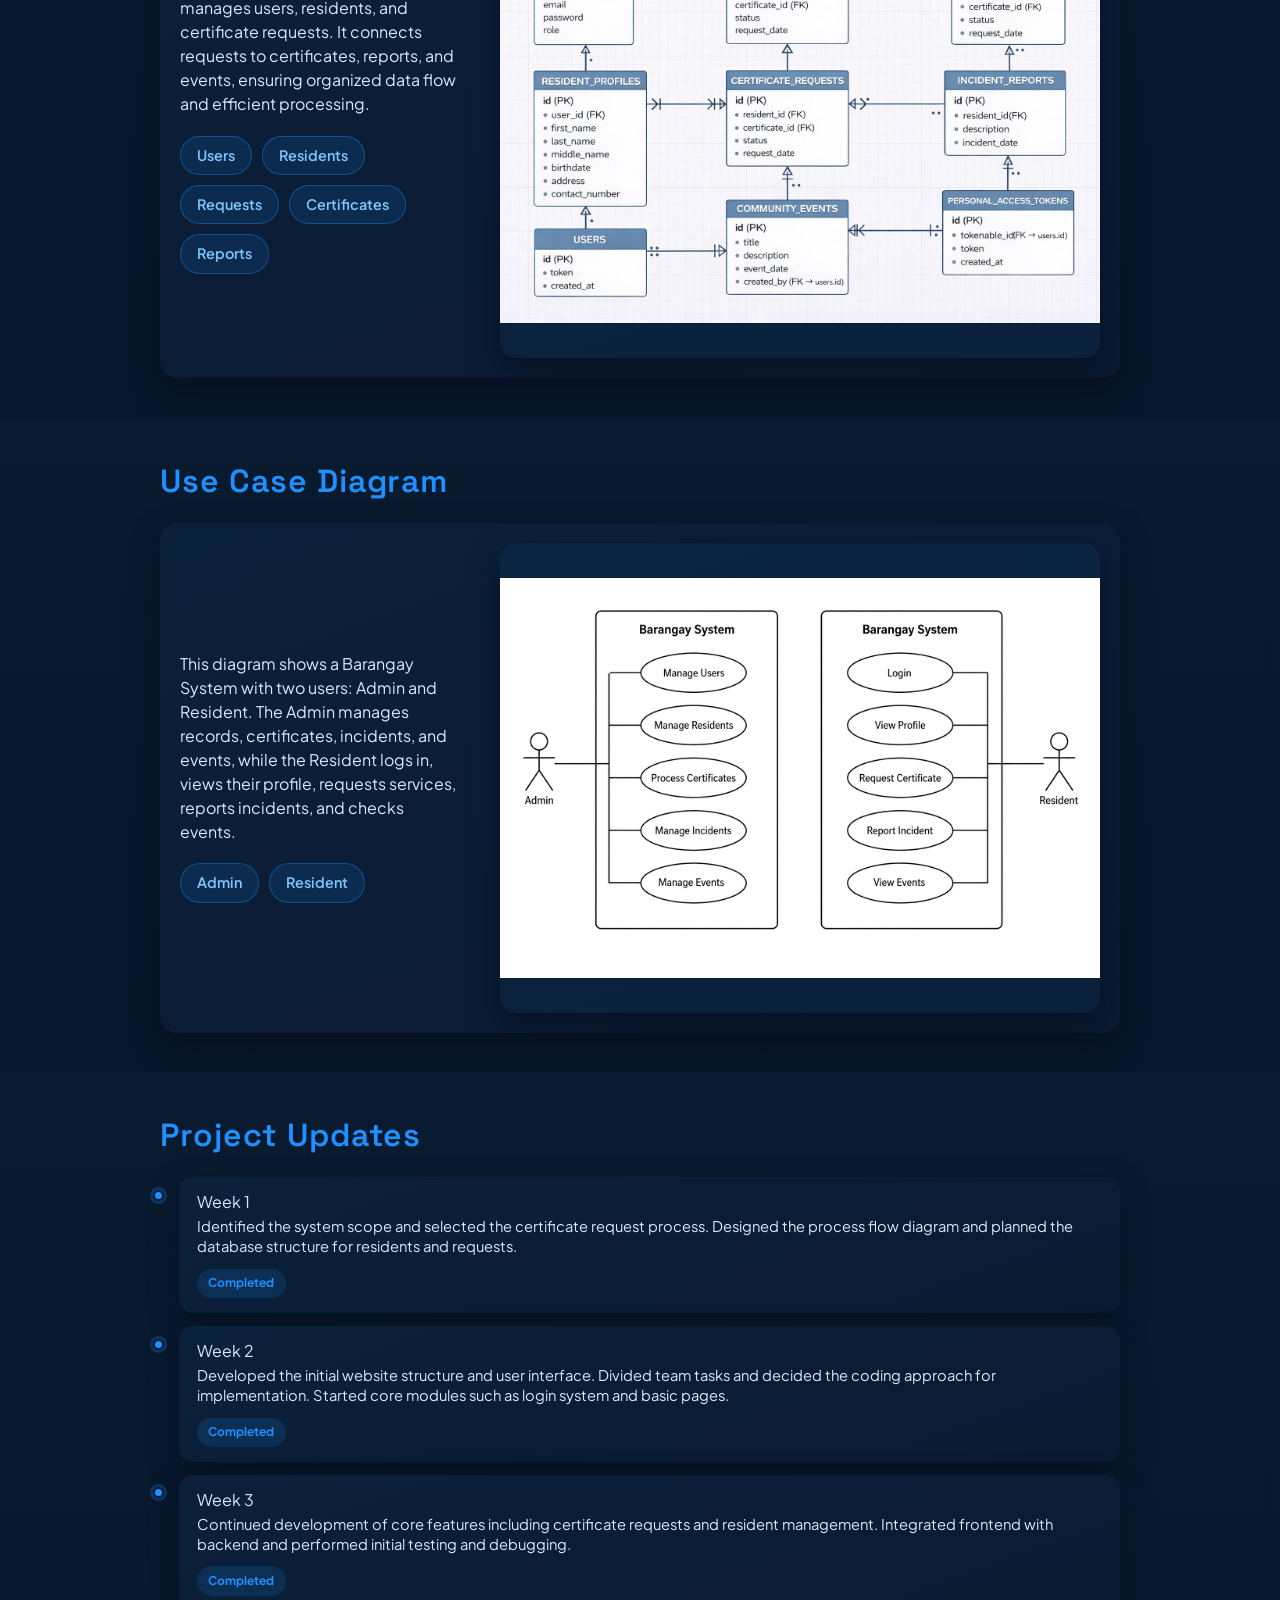
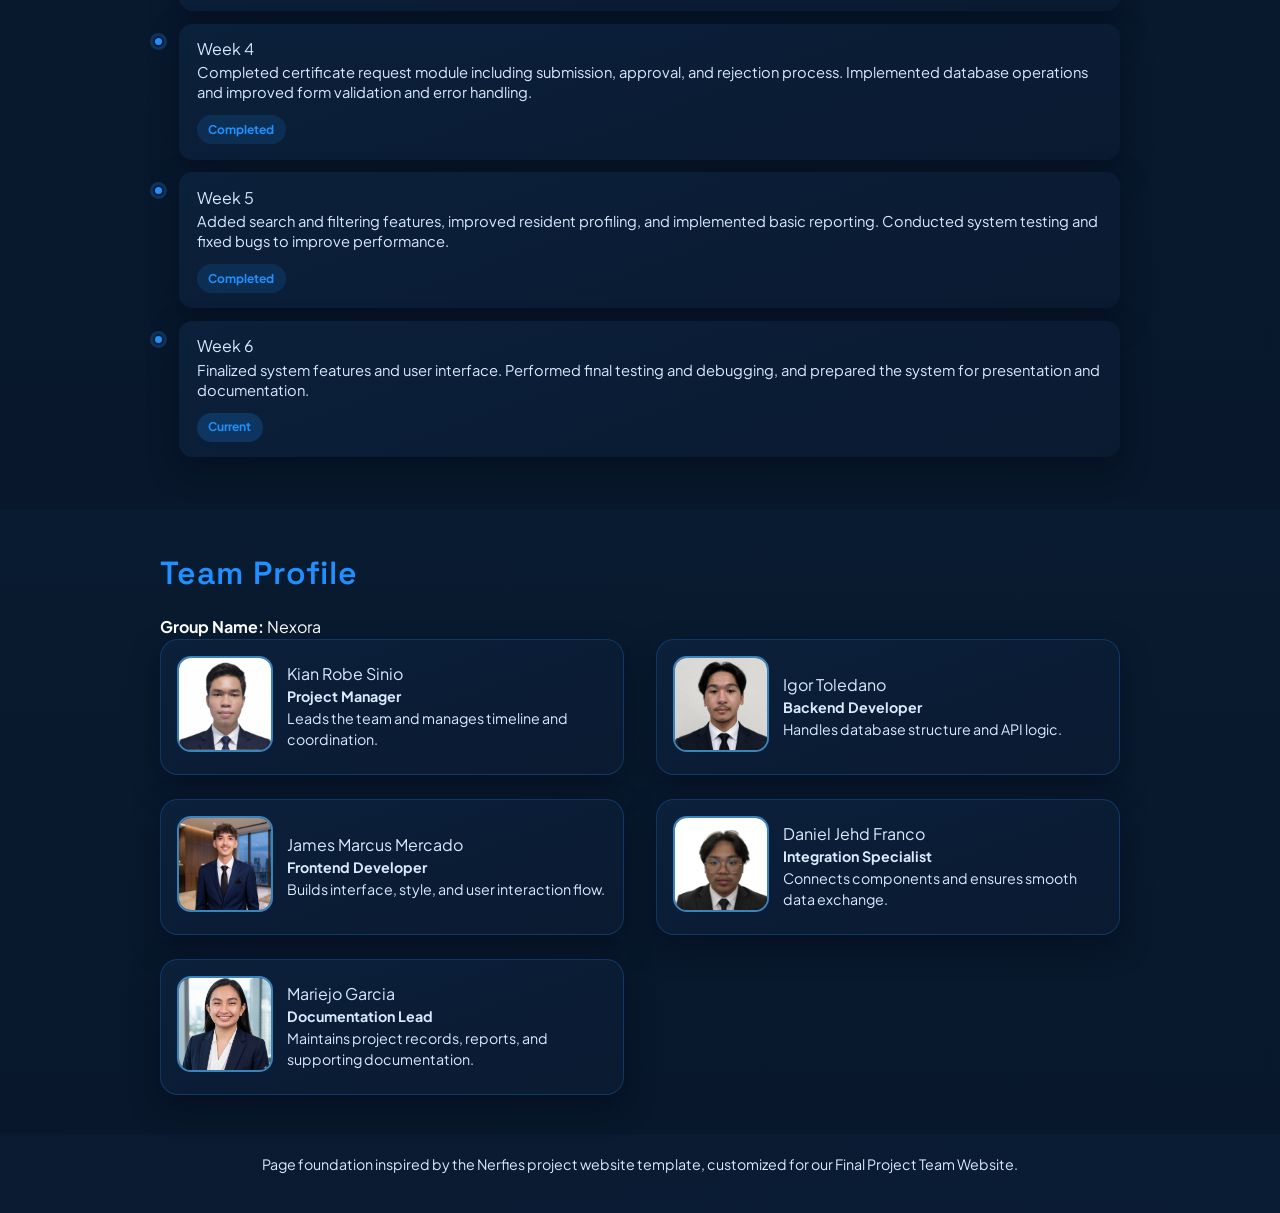
==== commit 56b35c6b: "dis" ====
--- a/index.html
+++ b/index.html
@@ -347,8 +347,8 @@
       <div class="columns is-variable is-5 is-vcentered">
         <div class="column is-4">
           <p>
-            Request flow: Resident submits a certificate request, system validates data, staff reviews submission, then approval or rejection is issued.
-            Approved requests move to certificate generation and release notification.
+            This BPMN diagram shows the Barangay Document Request process in the One Barangay System with two actors: Resident and Barangay Admin.
+The process starts when the resident submits a request and uploads requirements. The barangay admin verifies the request, checks completeness, and decides to approve or reject. If approved, the admin prepares the document and notifies the resident for release. The process ends when the resident receives the document.
           </p>
           <div class="actor-chips">
             <span>Resident</span>
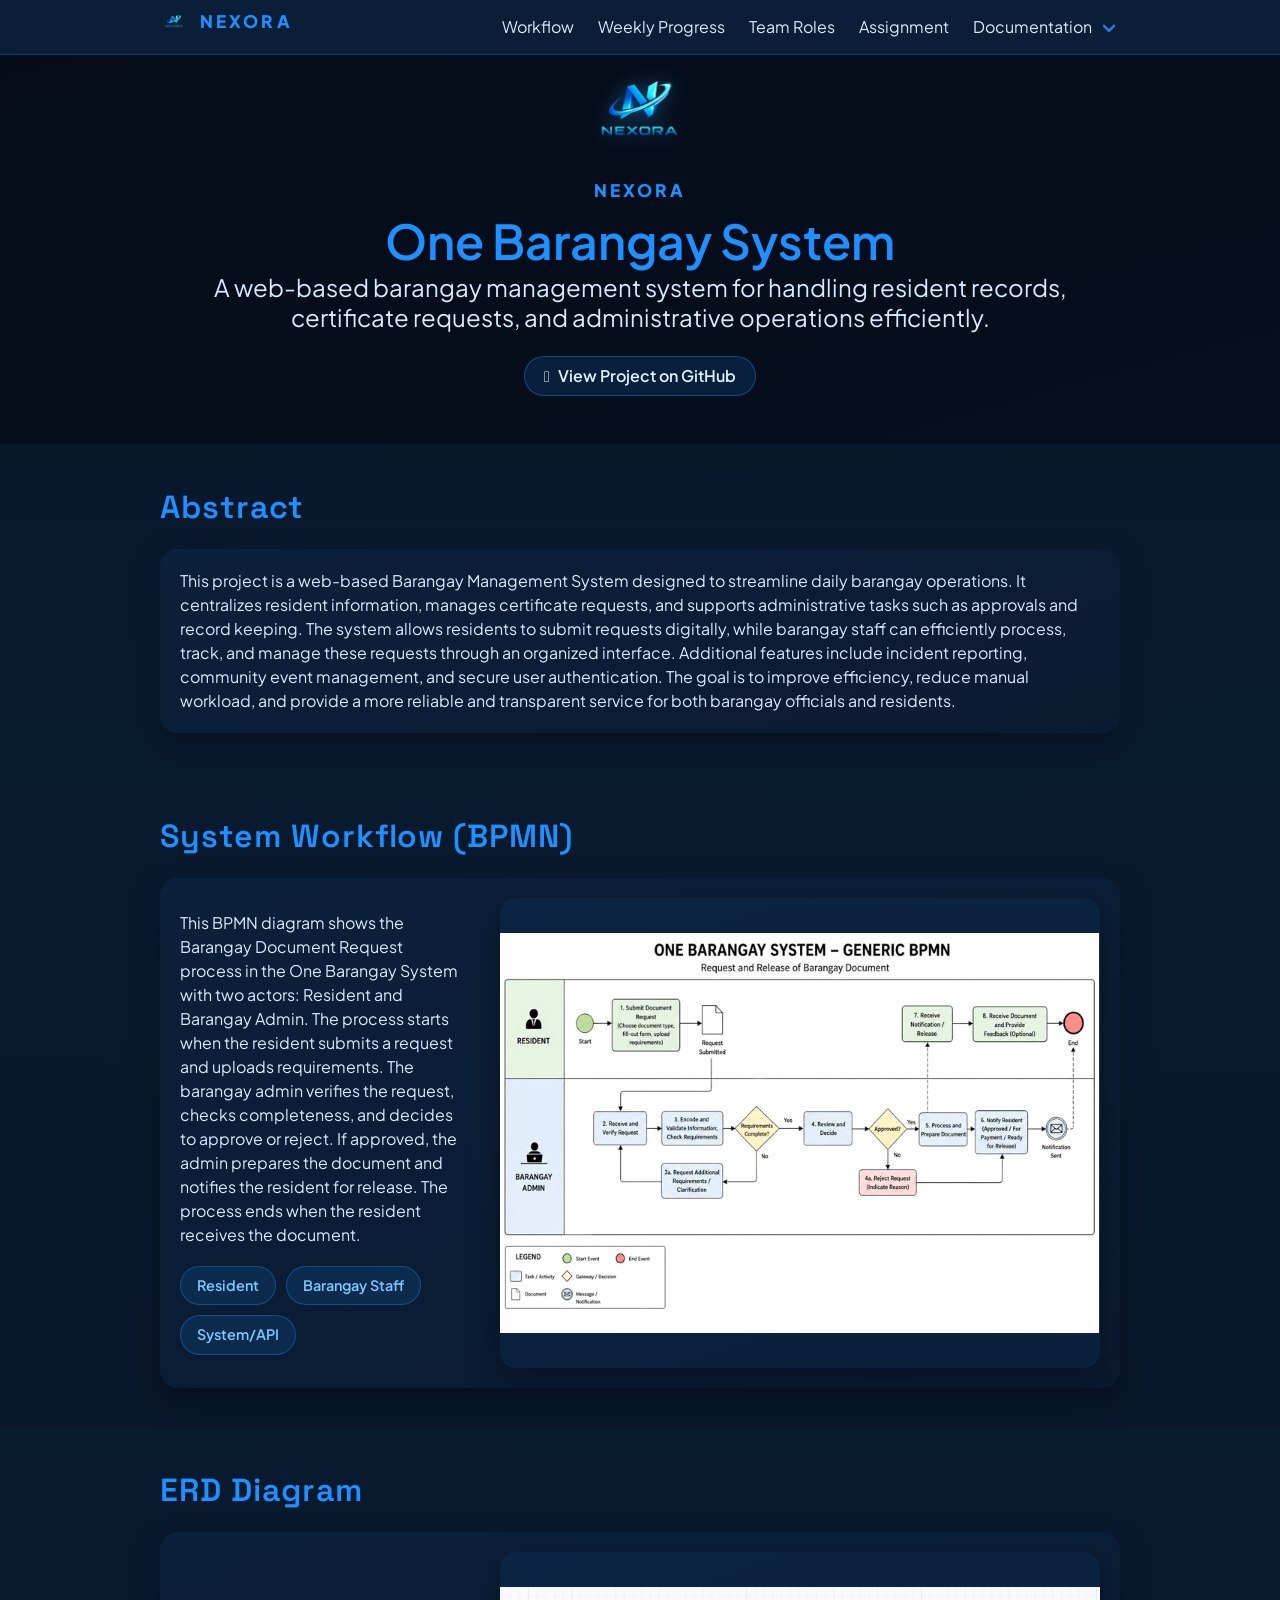
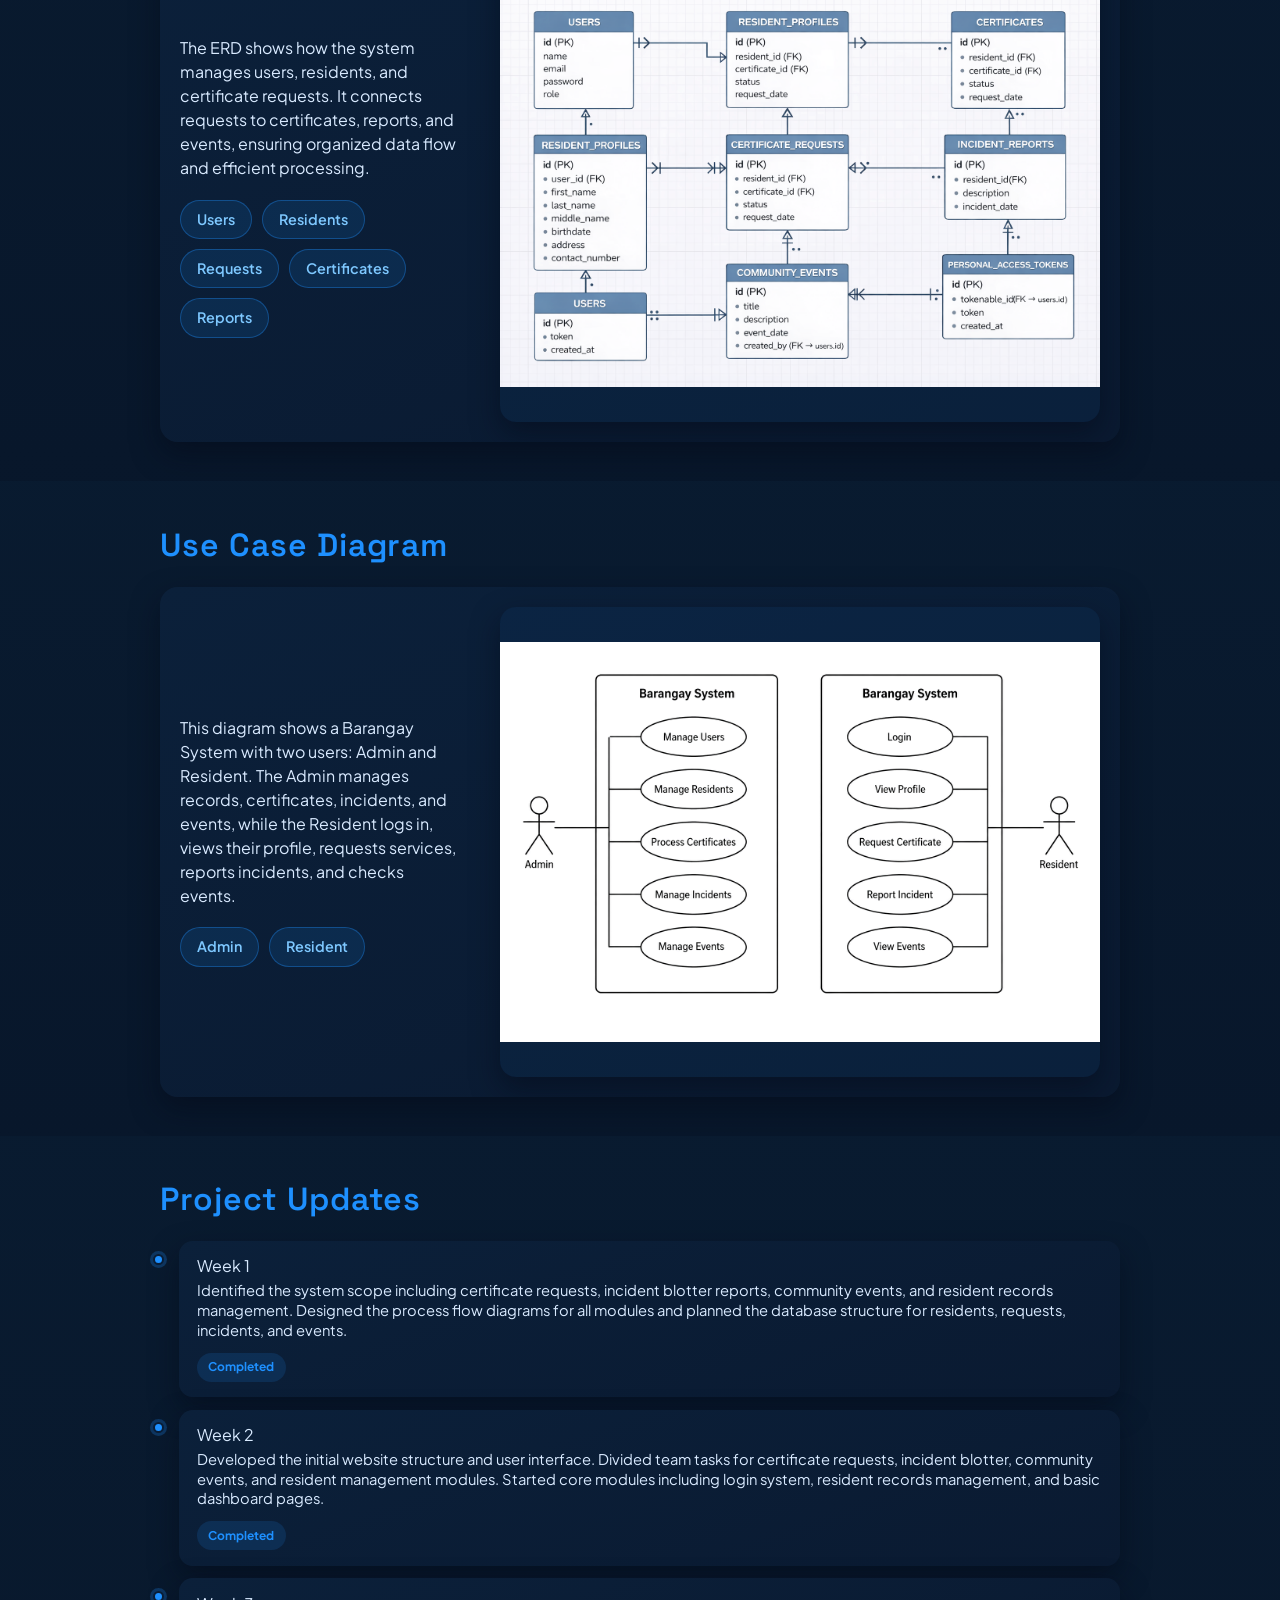
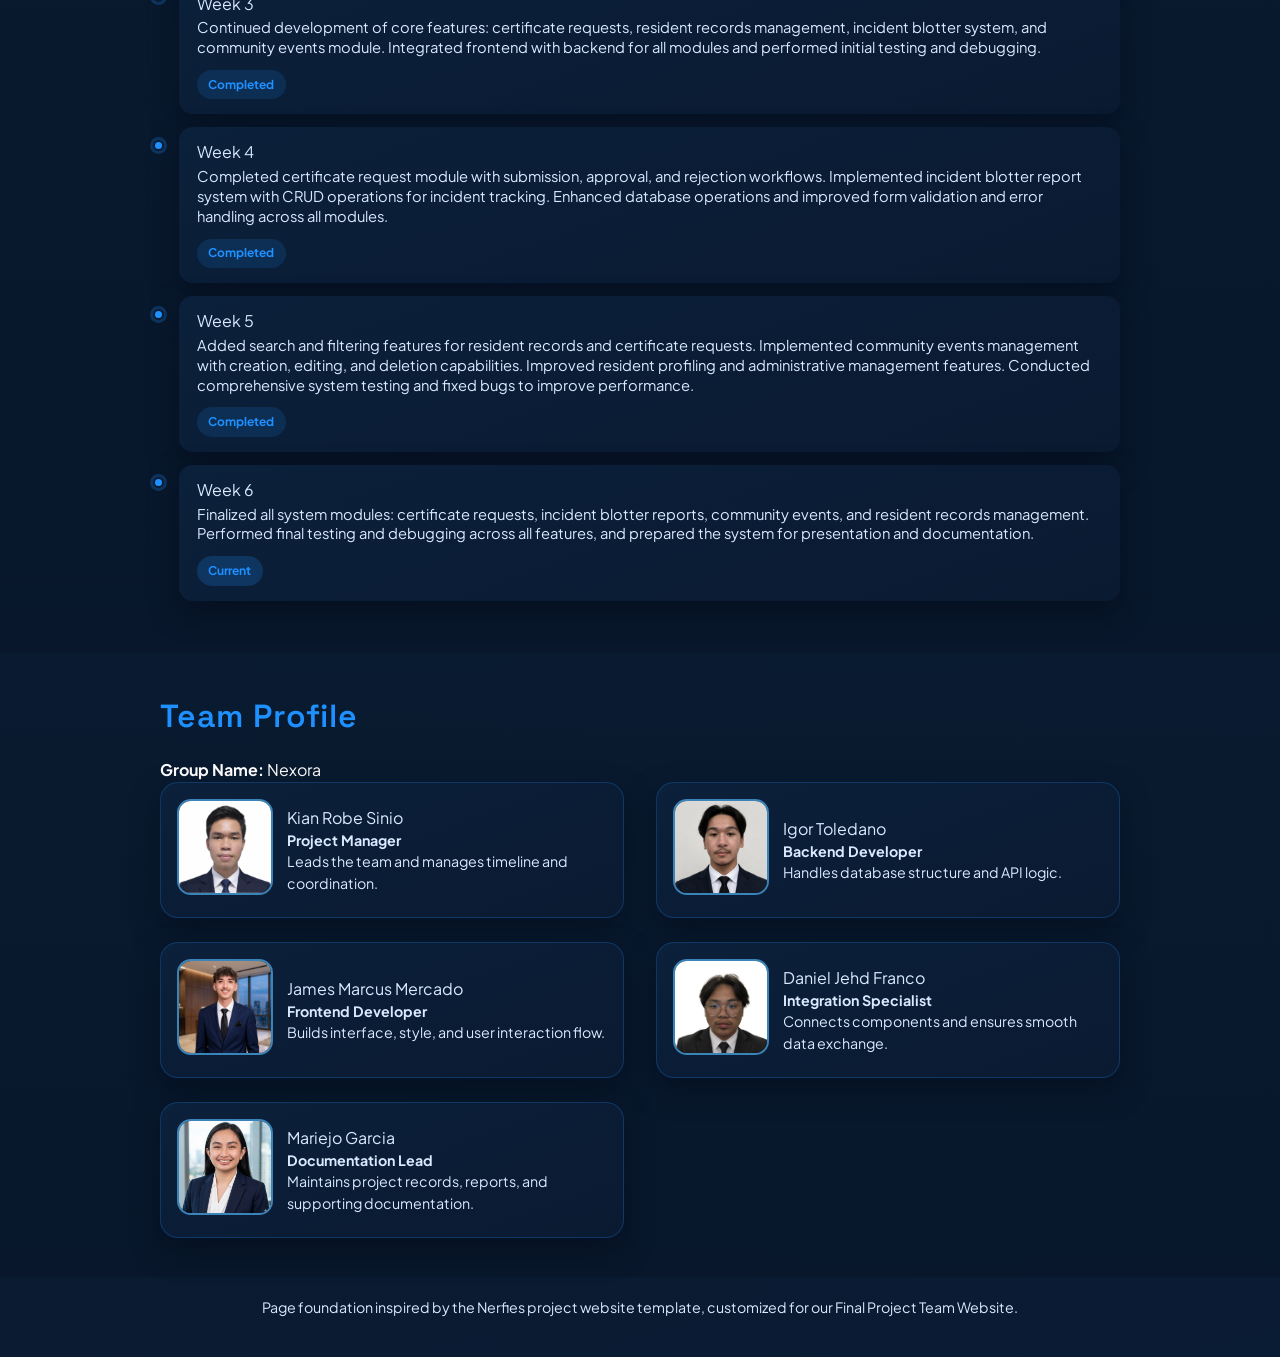
==== commit 034a0271: "Update Update" ====
--- a/index.html
+++ b/index.html
@@ -315,6 +315,11 @@
       <h1 class="title is-1 publication-title">One Barangay System</h1>
       <h2 class="subtitle is-4 publication-subtitle"> A web-based barangay management system for handling resident records, certificate requests, and administrative operations efficiently.
 </h2>
+      <div class="publication-links">
+        <a href="https://github.com/Kiroppii/one-barangay" target="_blank" class="button" style="background: rgba(30, 144, 255, 0.14); border: 1px solid rgba(30, 144, 255, 0.36); color: #dff0ff; border-radius: 999px; padding: 0.6rem 1.2rem; text-decoration: none; font-weight: 600;">
+          <span><i class="fab fa-github" style="margin-right: 0.5rem;"></i>View Project   on GitHub</span>
+        </a>
+      </div>
      </div>
      </div>
 </section>
@@ -358,7 +363,7 @@
         </div>
         <div class="column is-8">
           <figure class="diagram-box">
-            <img src="static/images/bpmn.png" alt="Nexora BPMN workflow diagram" class="bpmn-image">
+            <img src="static/images/bpmn2.png" alt="Nexora BPMN workflow diagram" class="bpmn-image">
           </figure>
         </div>
       </div>
@@ -432,8 +437,8 @@
         <div class="update-card">
           <h3>Week 1</h3>
           <p>
-            Identified the system scope and selected the certificate request process.
-            Designed the process flow diagram and planned the database structure for residents and requests.
+            Identified the system scope including certificate requests, incident blotter reports, community events, and resident records management.
+            Designed the process flow diagrams for all modules and planned the database structure for residents, requests, incidents, and events.
           </p>
           <span class="state-pill done">Completed</span>
         </div>
@@ -445,8 +450,8 @@
           <h3>Week 2</h3>
           <p>
             Developed the initial website structure and user interface.
-            Divided team tasks and decided the coding approach for implementation.
-            Started core modules such as login system and basic pages.
+            Divided team tasks for certificate requests, incident blotter, community events, and resident management modules.
+            Started core modules including login system, resident records management, and basic dashboard pages.
           </p>
           <span class="state-pill done">Completed</span>
         </div>
@@ -457,8 +462,8 @@
         <div class="update-card">
           <h3>Week 3</h3>
           <p>
-            Continued development of core features including certificate requests and resident management.
-            Integrated frontend with backend and performed initial testing and debugging.
+            Continued development of core features: certificate requests, resident records management, incident blotter system, and community events module.
+            Integrated frontend with backend for all modules and performed initial testing and debugging.
           </p>
           <span class="state-pill done">Completed</span>
         </div>
@@ -469,8 +474,9 @@
         <div class="update-card">
           <h3>Week 4</h3>
           <p>
-            Completed certificate request module including submission, approval, and rejection process.
-            Implemented database operations and improved form validation and error handling.
+            Completed certificate request module with submission, approval, and rejection workflows.
+            Implemented incident blotter report system with CRUD operations for incident tracking.
+            Enhanced database operations and improved form validation and error handling across all modules.
           </p>
           <span class="state-pill done">Completed</span>
         </div>
@@ -481,8 +487,10 @@
         <div class="update-card">
           <h3>Week 5</h3>
           <p>
-            Added search and filtering features, improved resident profiling, and implemented basic reporting.
-            Conducted system testing and fixed bugs to improve performance.
+            Added search and filtering features for resident records and certificate requests.
+            Implemented community events management with creation, editing, and deletion capabilities.
+            Improved resident profiling and administrative management features.
+            Conducted comprehensive system testing and fixed bugs to improve performance.
           </p>
           <span class="state-pill done">Completed</span>
         </div>
@@ -493,8 +501,8 @@
         <div class="update-card">
           <h3>Week 6</h3>
           <p>
-            Finalized system features and user interface.
-            Performed final testing and debugging, and prepared the system for presentation and documentation.
+            Finalized all system modules: certificate requests, incident blotter reports, community events, and resident records management.
+            Performed final testing and debugging across all features, and prepared the system for presentation and documentation.
           </p>
           <span class="state-pill active">Current</span>
         </div>
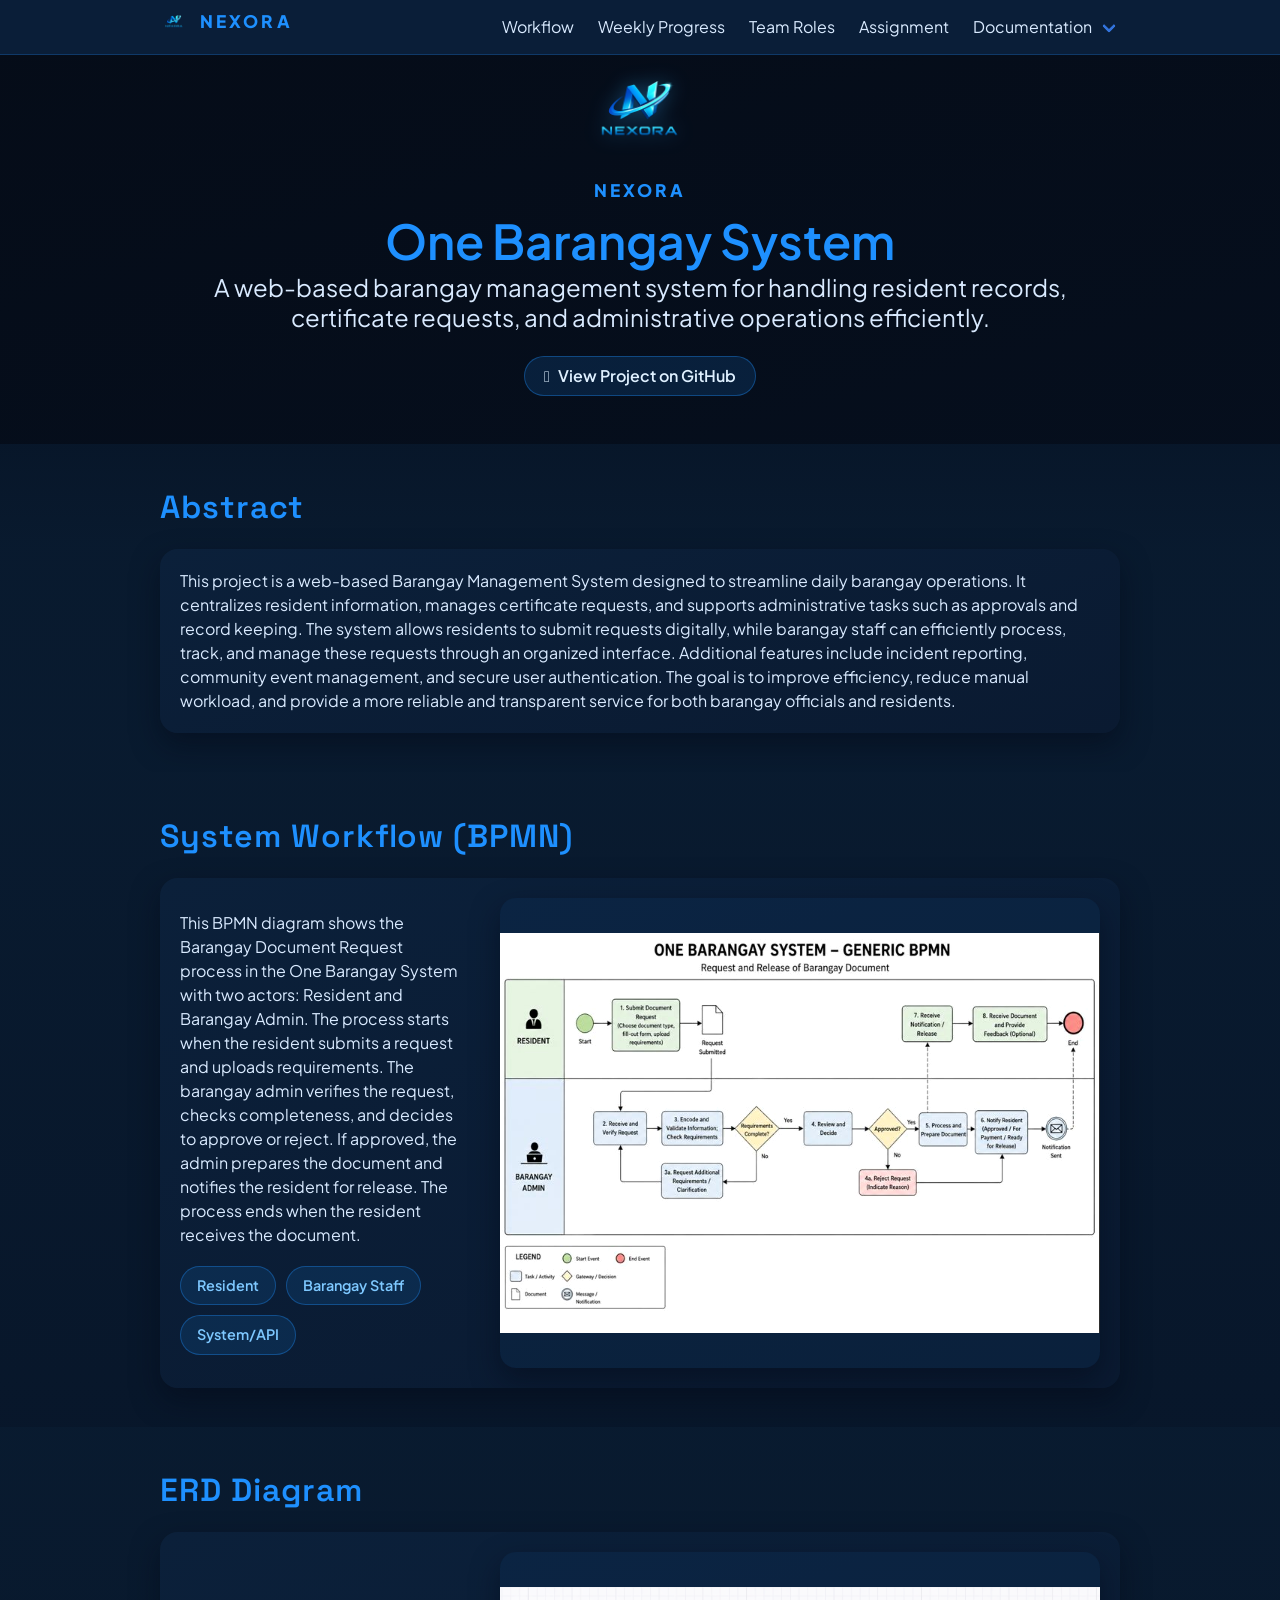
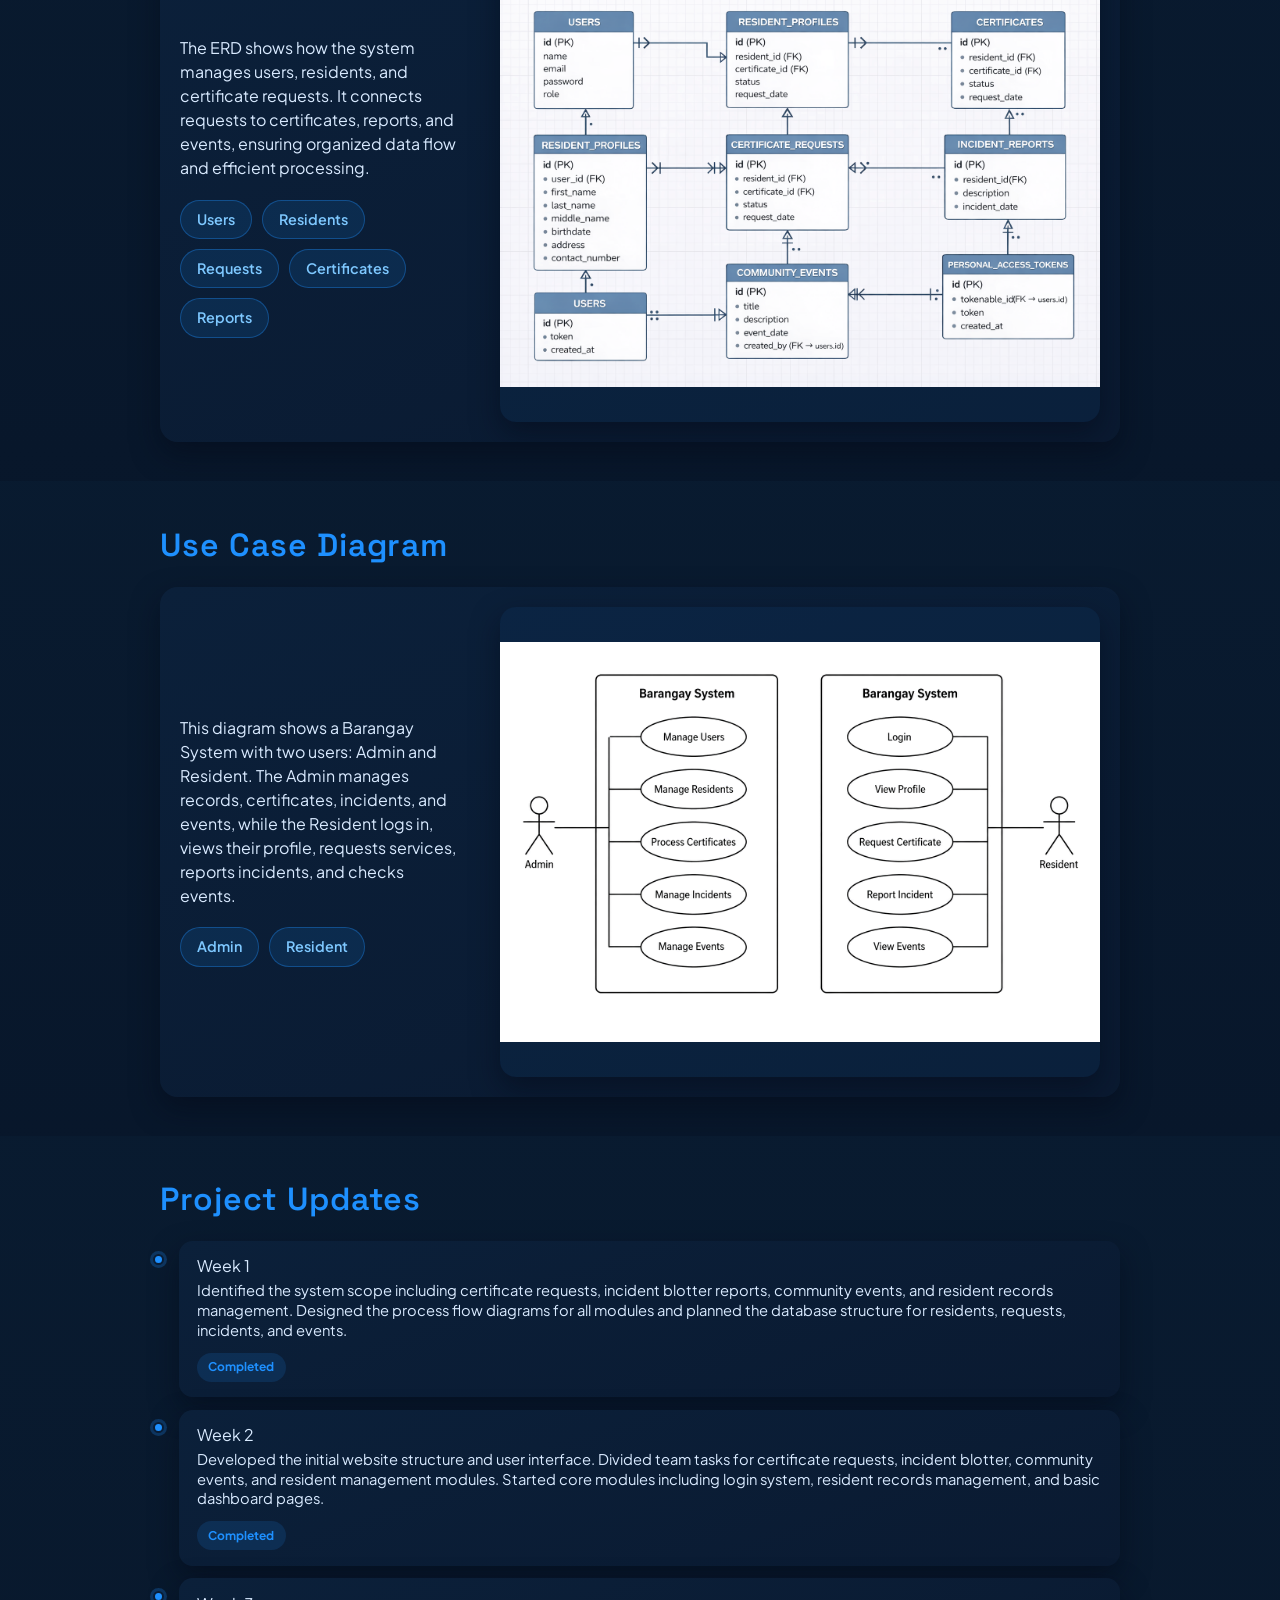
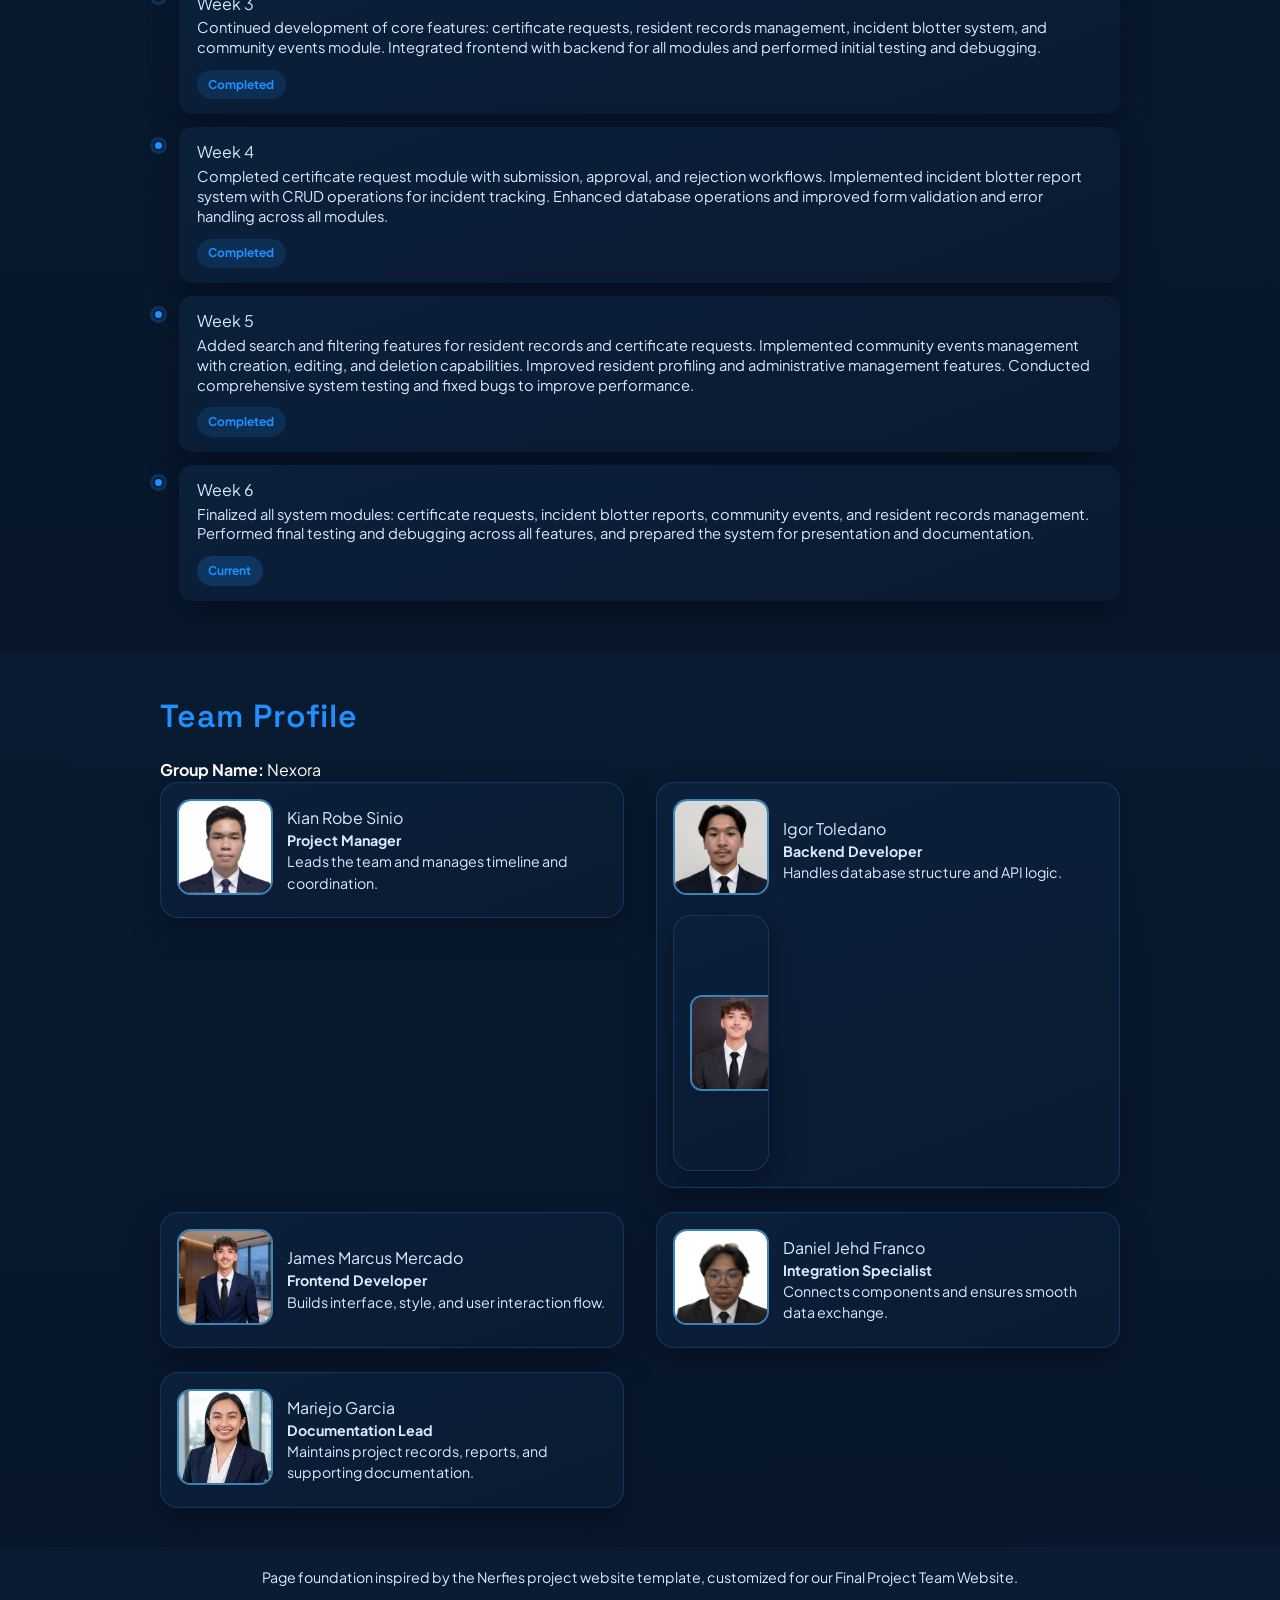
==== commit 08af885e: "Merge branch 'main' of https://github.com/Kiroppii/nexora" ====
--- a/index.html
+++ b/index.html
@@ -12,6 +12,40 @@
   <link rel="stylesheet" href="static/css/fontawesome.all.min.css">
   <link rel="stylesheet" href="static/css/index.css">
   <style>
+    /* Member horizontal layout: image left, text right on wider screens */
+    .member-horizontal {
+      display: flex;
+      gap: 1.25rem;
+      align-items: center;
+    }
+
+    /* Ensure member-photo retains consistent sizing */
+    .member-horizontal .member-photo-wrap {
+      flex: 0 0 auto;
+      width: 96px;
+      height: 96px;
+    }
+
+    .member-horizontal .member-photo {
+      width: 100%;
+      height: 100%;
+      object-fit: cover;
+      border-radius: 12px;
+      display: block;
+    }
+
+    /* On narrow screens, stack vertically (Bulma columns will already stack) */
+    @media (max-width: 768px) {
+      .member-horizontal {
+        display: block;
+      }
+
+      .member-horizontal .member-photo-wrap {
+        width: 88px;
+        height: 88px;
+        margin-bottom: 0.5rem;
+      }
+    }
     /* Eye-friendly dark theme using #1E90FF as accent */
     body {
       color: #d9eaff !important;
@@ -536,6 +570,15 @@
           </figure>
           <div>
             <h3>Igor Toledano</h3>
+            <p class="member-role">Backend Developer</p>
+            <p>Handles database structure and API logic.</p>
+          </div>
+  <article class="member-card member-horizontal">
+          <figure class="member-photo-wrap">
+            <img src="static/images/member2.jpeg" alt="Member 2 profile photo" class="member-photo">
+          </figure>
+          <div>
+            <h3>James Marcus J. Mercado</h3>
             <p class="member-role">Backend Developer</p>
             <p>Handles database structure and API logic.</p>
           </div>
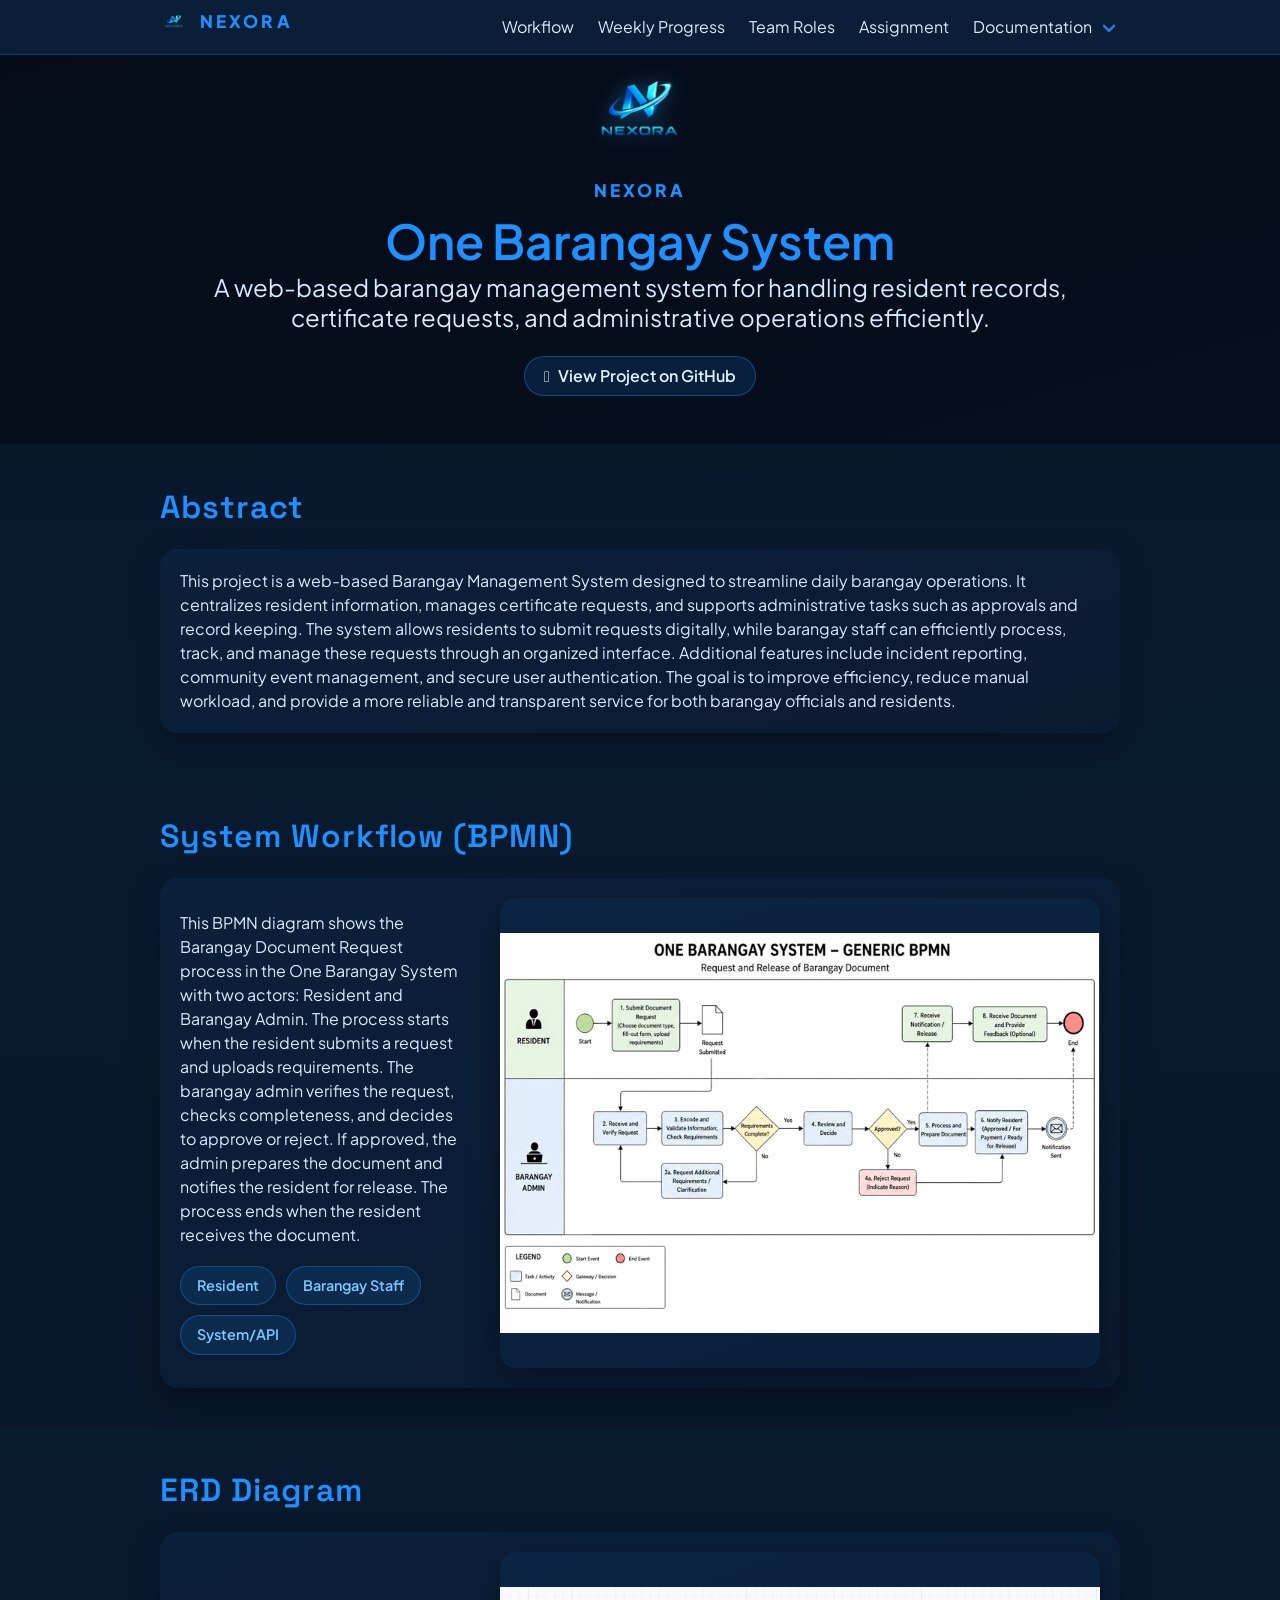
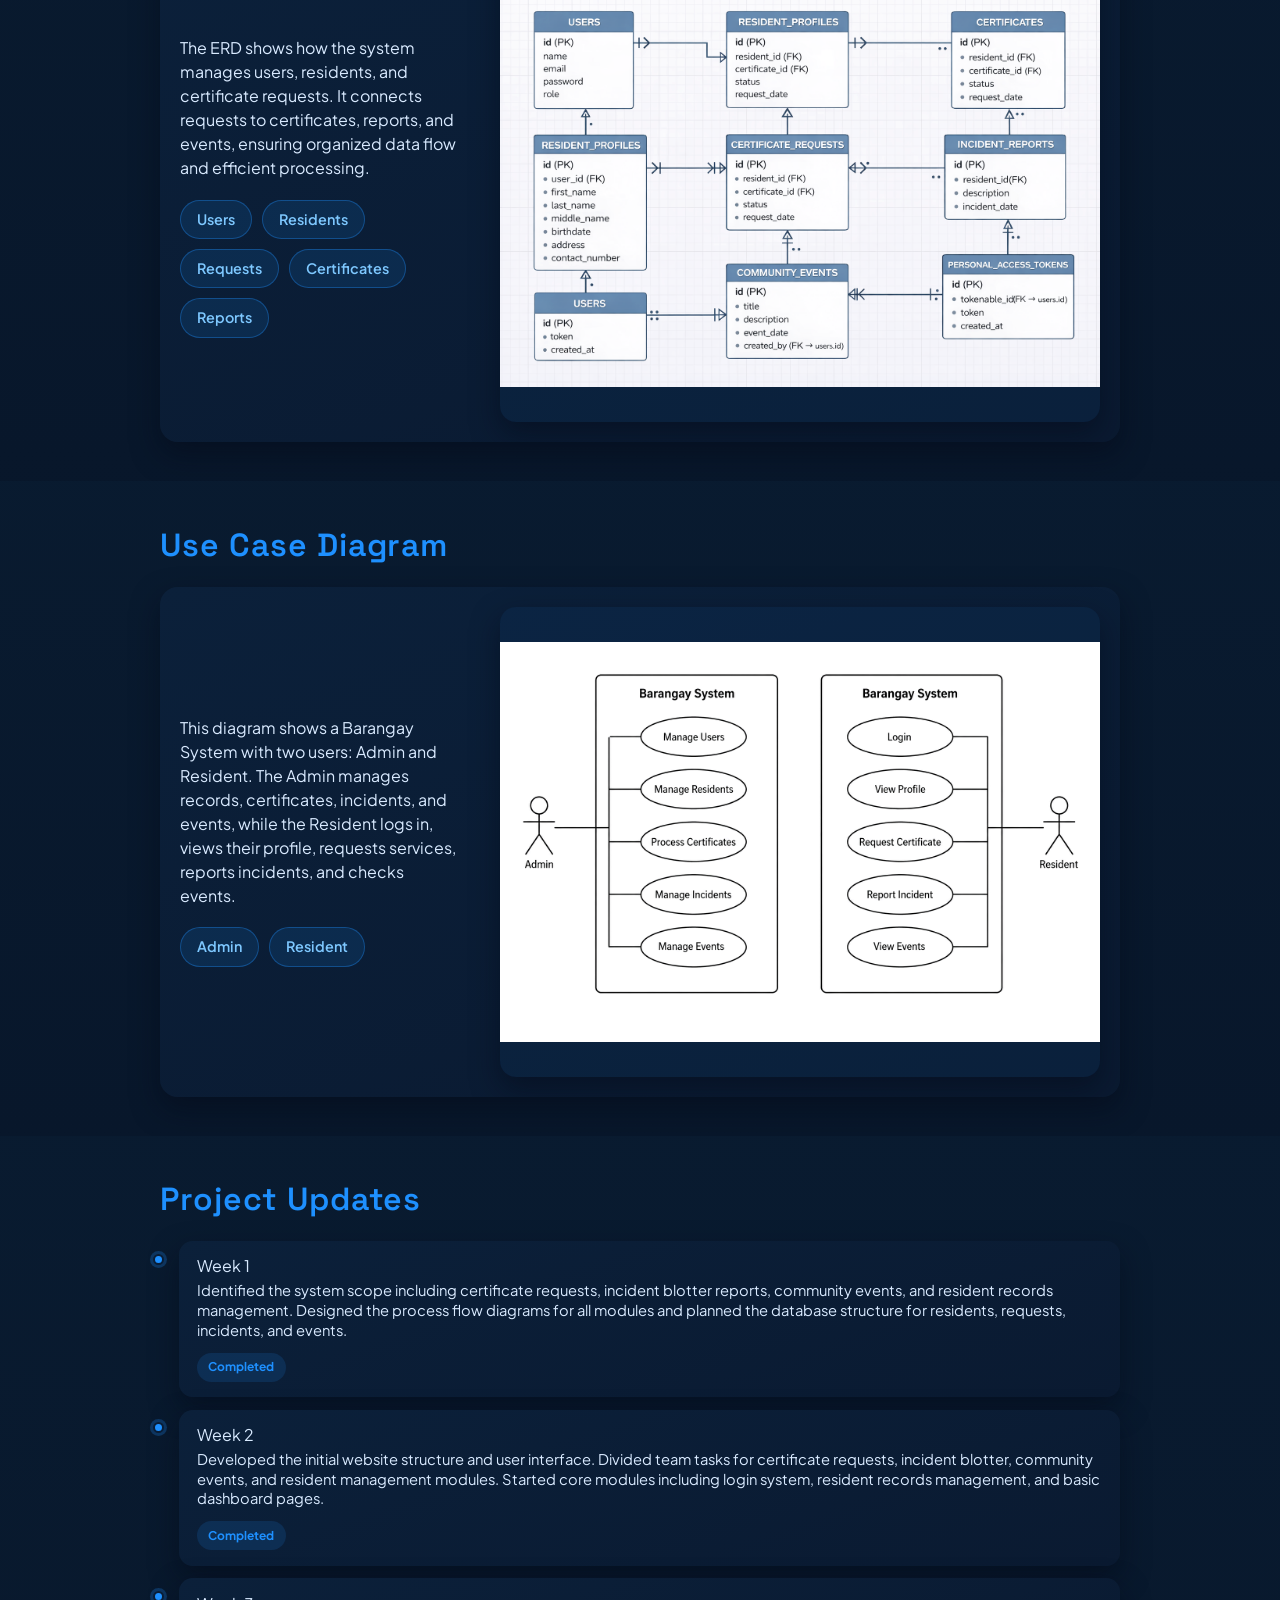
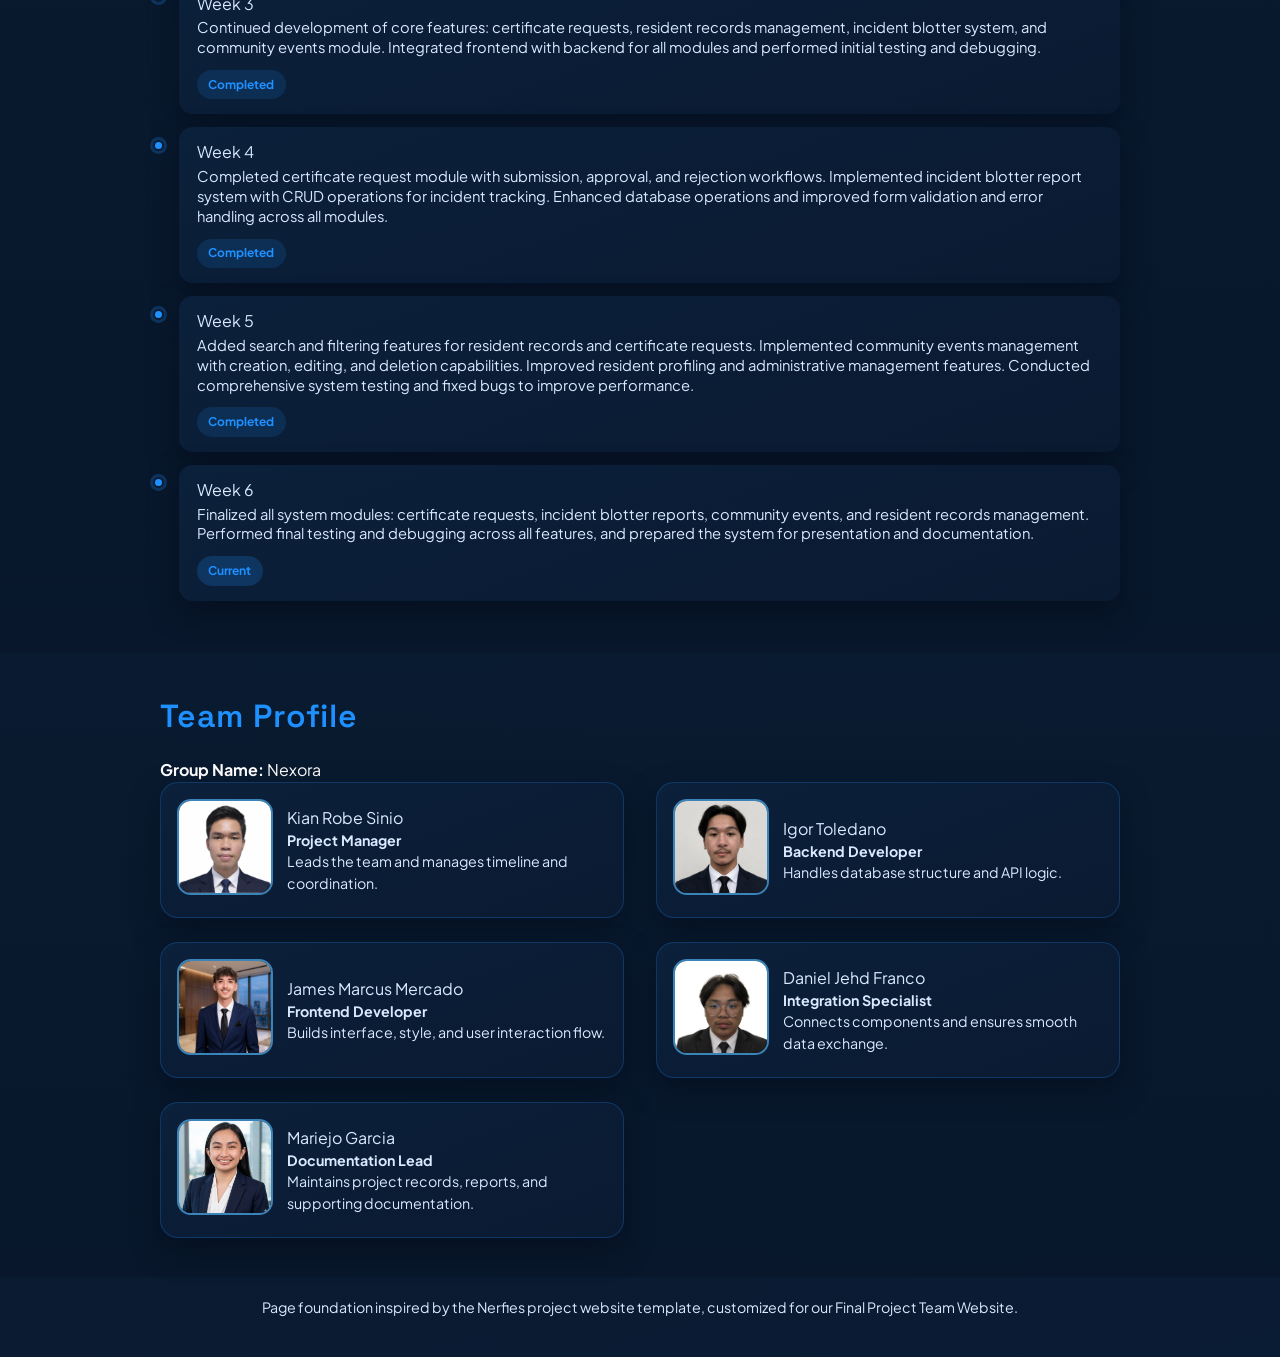
==== commit d3a14f39: "Update index.html" ====
--- a/index.html
+++ b/index.html
@@ -573,16 +573,6 @@
             <p class="member-role">Backend Developer</p>
             <p>Handles database structure and API logic.</p>
           </div>
-  <article class="member-card member-horizontal">
-          <figure class="member-photo-wrap">
-            <img src="static/images/member2.jpeg" alt="Member 2 profile photo" class="member-photo">
-          </figure>
-          <div>
-            <h3>James Marcus J. Mercado</h3>
-            <p class="member-role">Backend Developer</p>
-            <p>Handles database structure and API logic.</p>
-          </div>
-        </article>
       </div>
       <div class="column is-12-mobile is-6-tablet">
         <article class="member-card member-featured">
